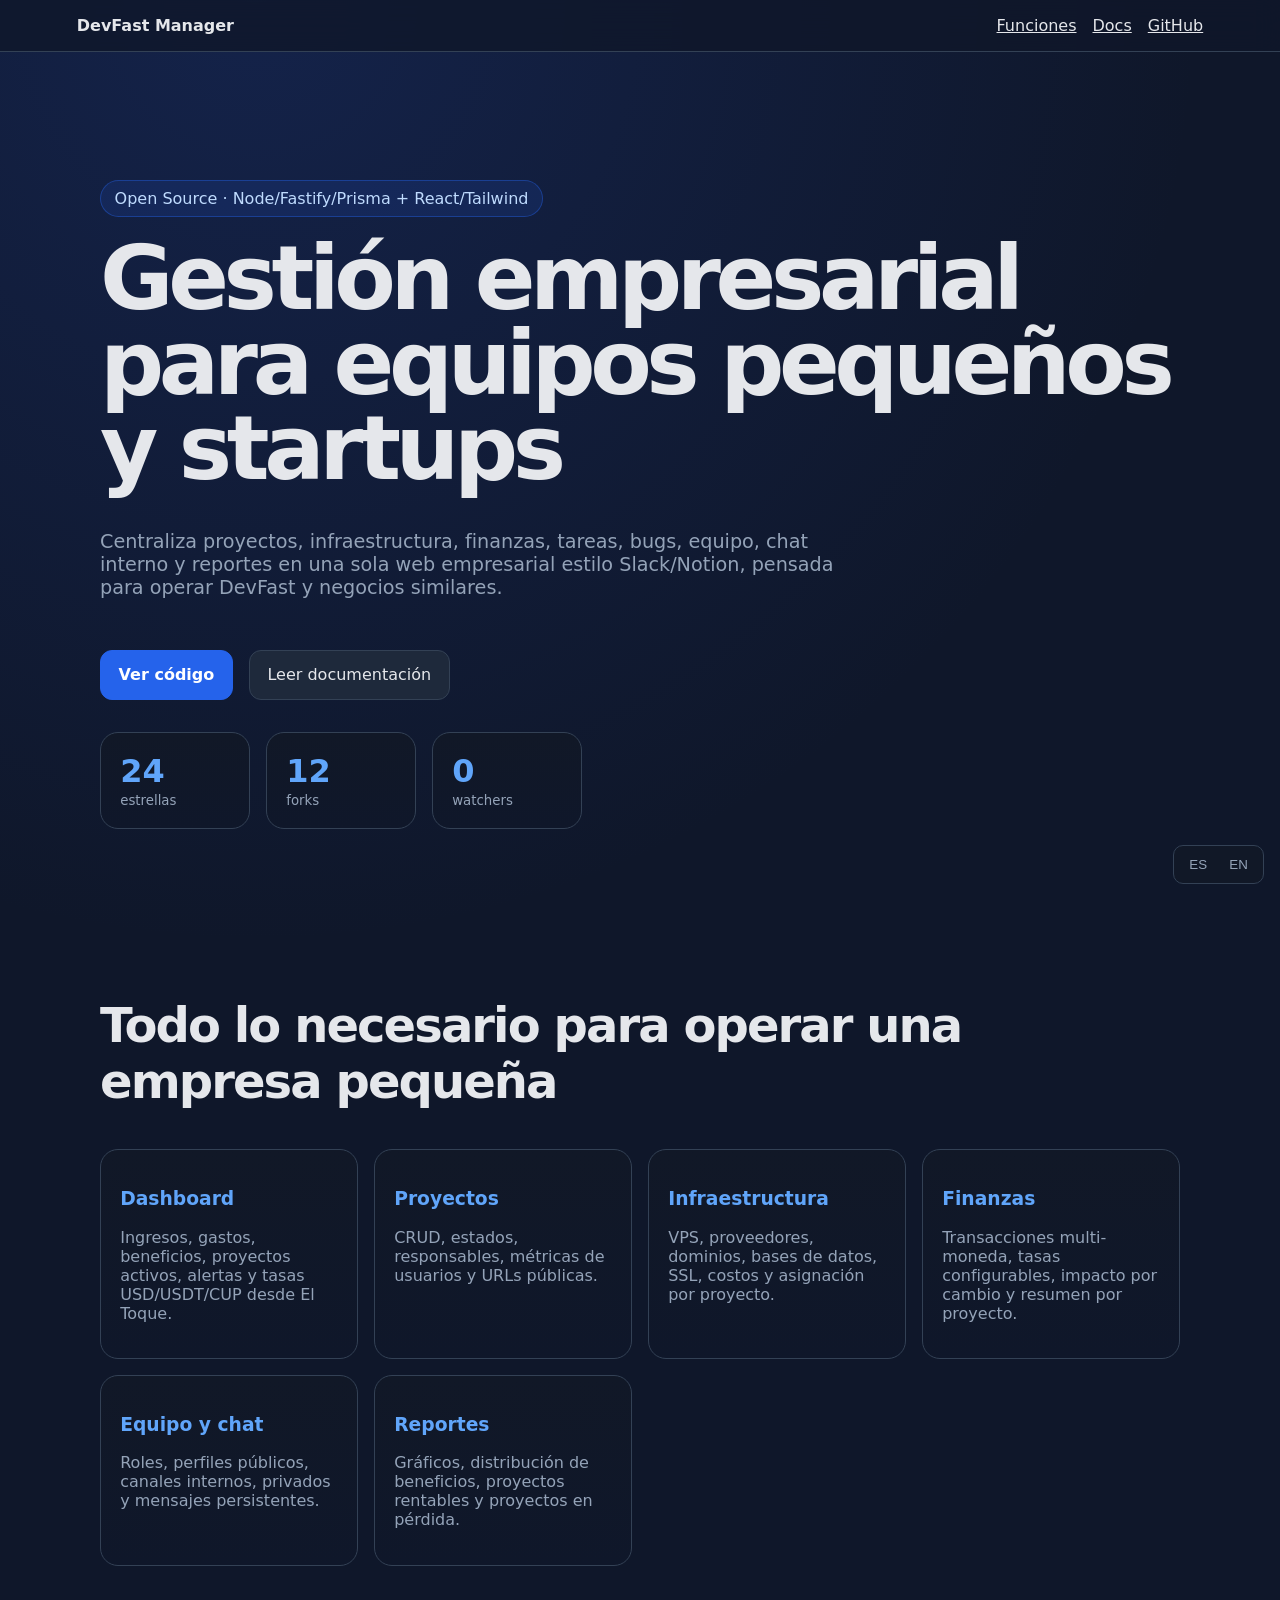
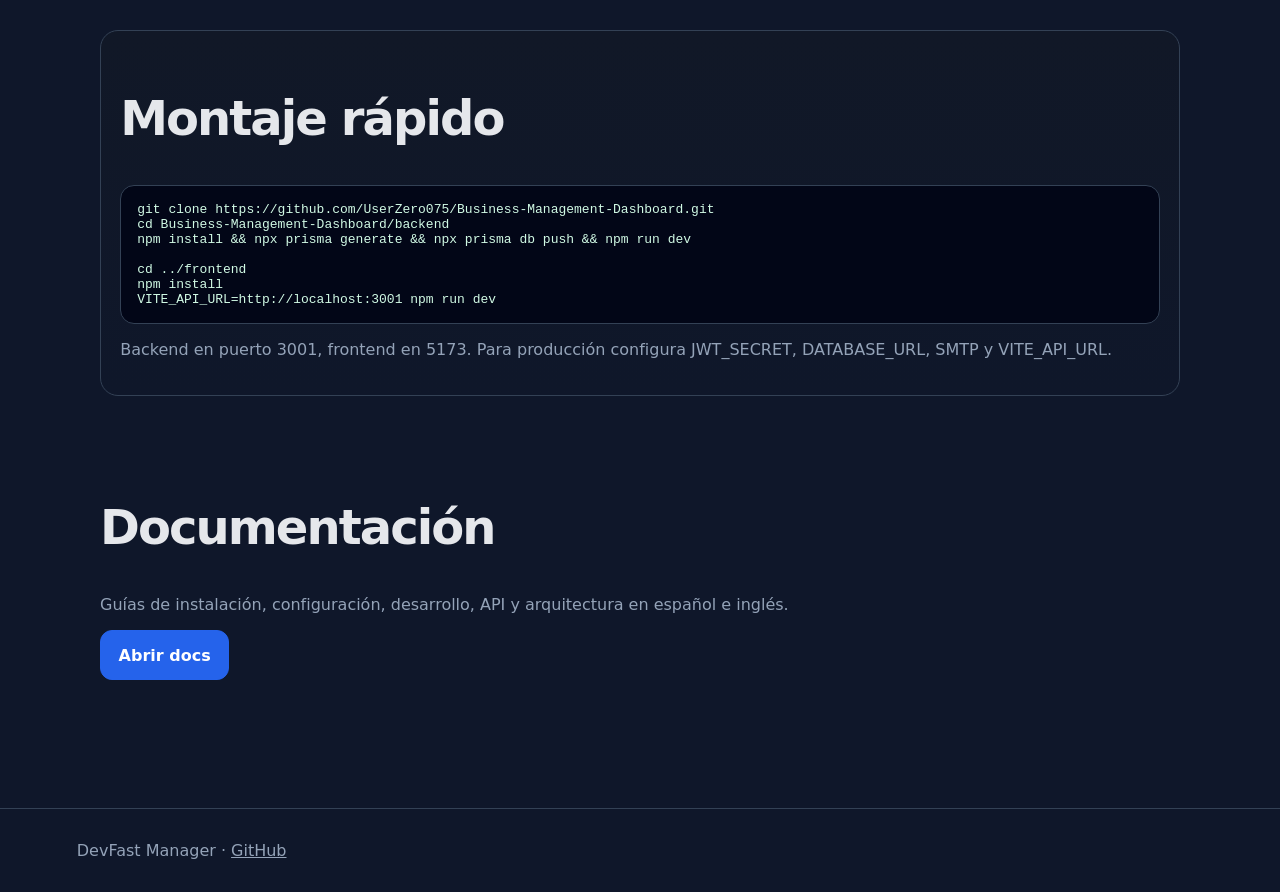
==== index.html @ 4afe5cab "Initial DevFast Manager website" ====
<!doctype html><html lang="es"><head><meta charset="utf-8"><meta name="viewport" content="width=device-width,initial-scale=1"><title>DevFast Manager</title><meta name="description" content="Open-source business management platform for small teams and startups"><link rel="stylesheet" href="style.css"></head><body><div class="lang"><button data-lang="es">ES</button><button data-lang="en">EN</button></div><nav><b>DevFast Manager</b><span><a href="#features" data-i18n="navFeatures">Funciones</a><a href="#docs" data-i18n="navDocs">Docs</a><a href="https://github.com/UserZero075/Business-Management-Dashboard">GitHub</a></span></nav><main><section class="hero"><div class="pill">Open Source · Node/Fastify/Prisma + React/Tailwind</div><h1 data-i18n="heroTitle">Gestión empresarial para equipos pequeños y startups</h1><p data-i18n="heroText">Centraliza proyectos, infraestructura, finanzas, tareas, bugs, equipo, chat interno y reportes en una sola web empresarial estilo Slack/Notion, pensada para operar DevFast y negocios similares.</p><div class="cta"><a class="primary" href="https://github.com/UserZero075/Business-Management-Dashboard" data-i18n="source">Ver código</a><a href="docs/" data-i18n="readDocs">Leer documentación</a></div><div class="metrics"><div><strong>24</strong><small data-i18n="stars">estrellas</small></div><div><strong>12</strong><small>forks</small></div><div><strong>0</strong><small>watchers</small></div></div></section><section id="features"><h2 data-i18n="featuresTitle">Todo lo necesario para operar una empresa pequeña</h2><div class="grid"><article><h3>Dashboard</h3><p data-i18n="f1">Ingresos, gastos, beneficios, proyectos activos, alertas y tasas USD/USDT/CUP desde El Toque.</p></article><article><h3 data-i18n="f2t">Proyectos</h3><p data-i18n="f2">CRUD, estados, responsables, métricas de usuarios y URLs públicas.</p></article><article><h3 data-i18n="f3t">Infraestructura</h3><p data-i18n="f3">VPS, proveedores, dominios, bases de datos, SSL, costos y asignación por proyecto.</p></article><article><h3 data-i18n="f4t">Finanzas</h3><p data-i18n="f4">Transacciones multi-moneda, tasas configurables, impacto por cambio y resumen por proyecto.</p></article><article><h3 data-i18n="f5t">Equipo y chat</h3><p data-i18n="f5">Roles, perfiles públicos, canales internos, privados y mensajes persistentes.</p></article><article><h3 data-i18n="f6t">Reportes</h3><p data-i18n="f6">Gráficos, distribución de beneficios, proyectos rentables y proyectos en pérdida.</p></article></div></section><section id="install" class="panel"><h2 data-i18n="installTitle">Montaje rápido</h2><pre><code>git clone https://github.com/UserZero075/Business-Management-Dashboard.git
cd Business-Management-Dashboard/backend
npm install && npx prisma generate && npx prisma db push && npm run dev

cd ../frontend
npm install
VITE_API_URL=http://localhost:3001 npm run dev</code></pre><p data-i18n="installNote">Backend en puerto 3001, frontend en 5173. Para producción configura JWT_SECRET, DATABASE_URL, SMTP y VITE_API_URL.</p></section><section id="docs"><h2 data-i18n="docsTitle">Documentación</h2><p data-i18n="docsText">Guías de instalación, configuración, desarrollo, API y arquitectura en español e inglés.</p><a class="primary" href="docs/" data-i18n="openDocs">Abrir docs</a></section></main><footer>DevFast Manager · <a href="https://github.com/UserZero075/Business-Management-Dashboard">GitHub</a></footer><script src="i18n.js"></script></body></html>
---- style.css ----
:root{--bg:#0f172a;--panel:#111827;--panel2:#1e293b;--text:#e5e7eb;--muted:#94a3b8;--border:#334155;--blue:#2563eb;--blue2:#60a5fa;--green:#34d399;--amber:#fbbf24}*{box-sizing:border-box}body{margin:0;font-family:Inter,system-ui,Segoe UI,Arial,sans-serif;background:radial-gradient(circle at 20% 0%,#1e3a8a55,transparent 35%),var(--bg);color:var(--text)}a{color:inherit}nav{position:sticky;top:0;z-index:5;display:flex;justify-content:space-between;gap:1rem;padding:1rem 6vw;background:#0f172acc;backdrop-filter:blur(14px);border-bottom:1px solid var(--border)}nav span{display:flex;gap:1rem;flex-wrap:wrap}.lang{position:fixed;right:1rem;bottom:1rem;z-index:9;background:var(--panel);border:1px solid var(--border);border-radius:10px;padding:.25rem}.lang button{background:transparent;color:var(--muted);border:0;padding:.45rem .7rem;border-radius:8px}.lang button.active{background:var(--blue);color:white}main{max-width:1120px;margin:auto;padding:4rem 1.25rem}.hero{min-height:70vh;display:grid;align-content:center}.pill{width:max-content;max-width:100%;border:1px solid #2563eb66;background:#2563eb22;color:#bfdbfe;border-radius:999px;padding:.5rem .85rem}h1{font-size:clamp(2.4rem,7vw,5.8rem);line-height:.95;margin:1.2rem 0;letter-spacing:-.06em}h2{font-size:clamp(1.8rem,4vw,3rem);letter-spacing:-.04em}.hero p{max-width:760px;font-size:1.2rem;color:var(--muted)}.cta{display:flex;gap:1rem;flex-wrap:wrap;margin:2rem 0}.cta a,.primary{display:inline-block;text-decoration:none;border:1px solid var(--border);border-radius:12px;padding:.9rem 1.1rem;background:var(--panel2)}.cta .primary,.primary{background:var(--blue);border-color:var(--blue);color:white;font-weight:700}.metrics{display:grid;grid-template-columns:repeat(3,minmax(0,150px));gap:1rem}.metrics div,.grid article,.panel{background:linear-gradient(180deg,#111827,#0f172a);border:1px solid var(--border);border-radius:18px;padding:1.2rem}.metrics strong{display:block;color:var(--blue2);font-size:2rem}.metrics small{color:var(--muted)}section{padding:4rem 0}.grid{display:grid;grid-template-columns:repeat(auto-fit,minmax(240px,1fr));gap:1rem}.grid h3{color:var(--blue2)}.grid p,#docs p,.panel p{color:var(--muted)}pre{overflow:auto;background:#020617;border:1px solid var(--border);border-radius:14px;padding:1rem;color:#d1fae5}footer{border-top:1px solid var(--border);padding:2rem 6vw;color:var(--muted)}@media(max-width:620px){nav{position:static;display:block}.metrics{grid-template-columns:1fr}main{padding-top:2rem}}
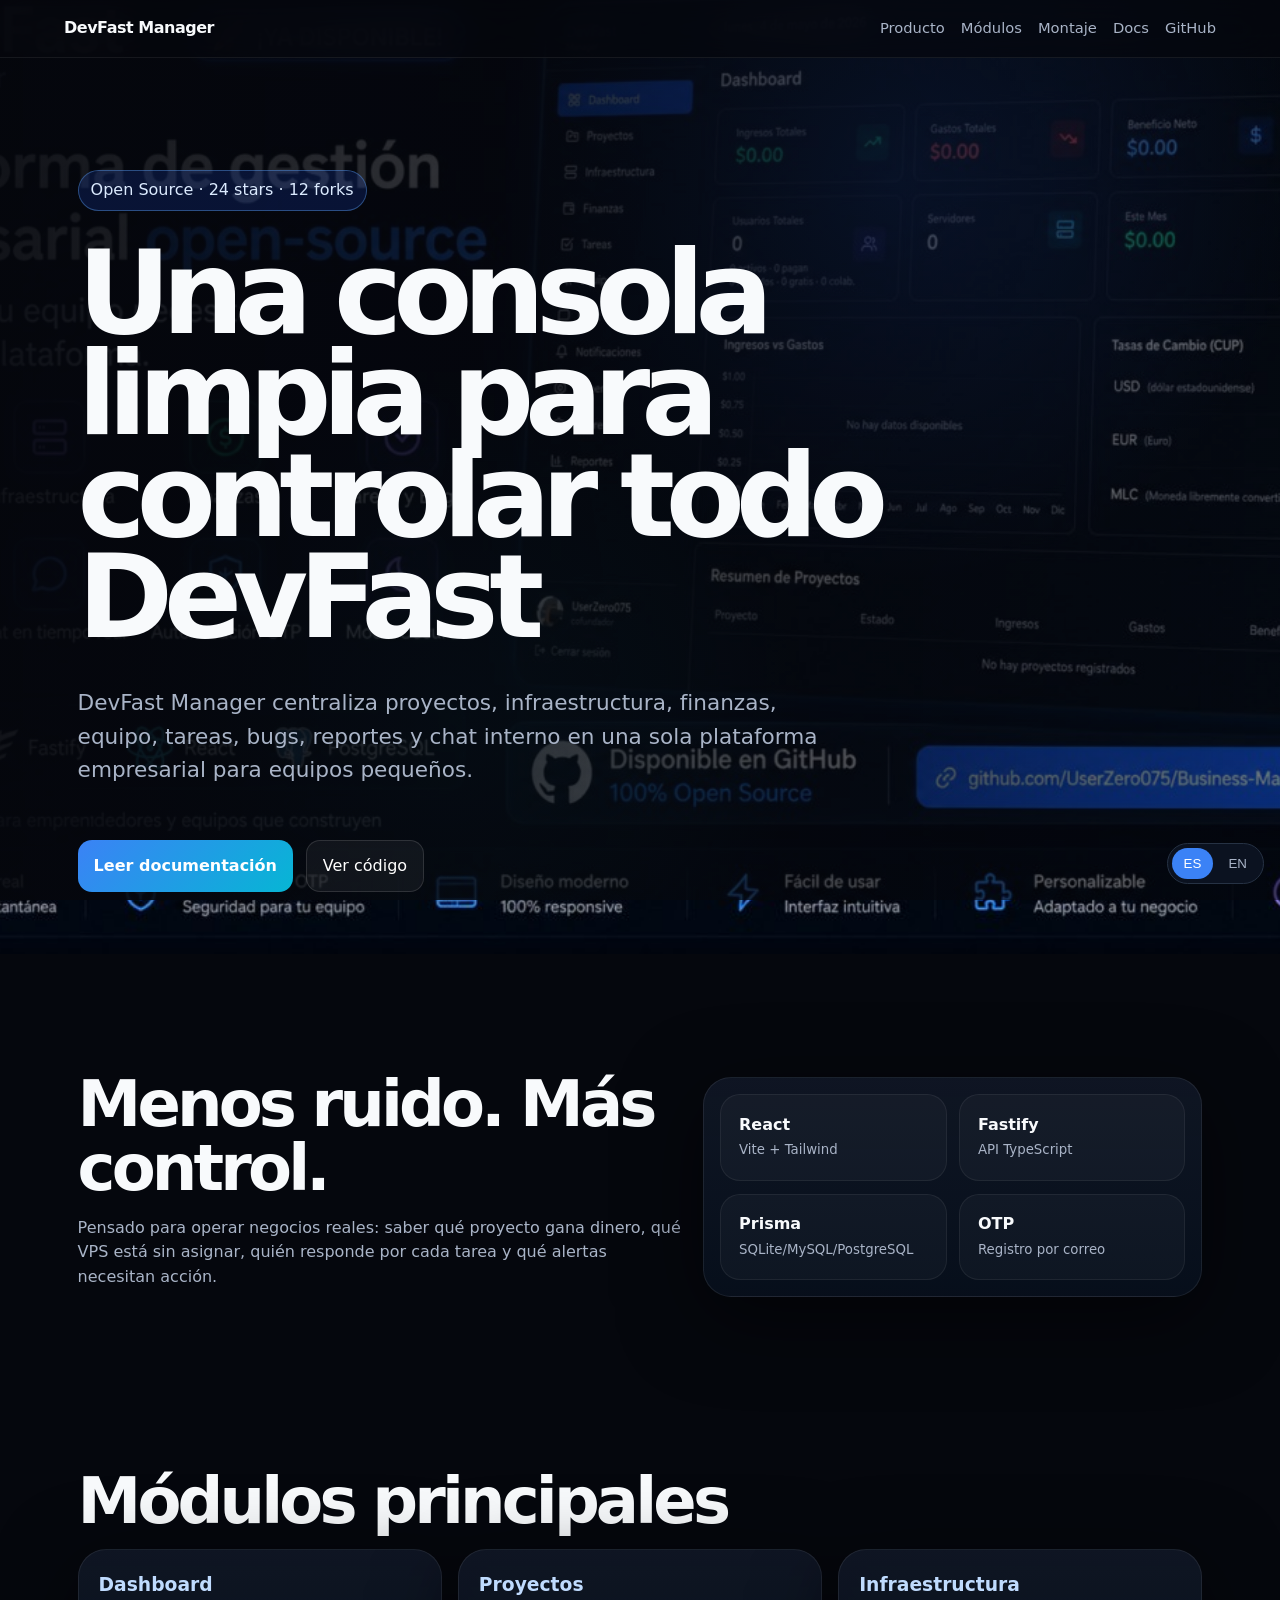
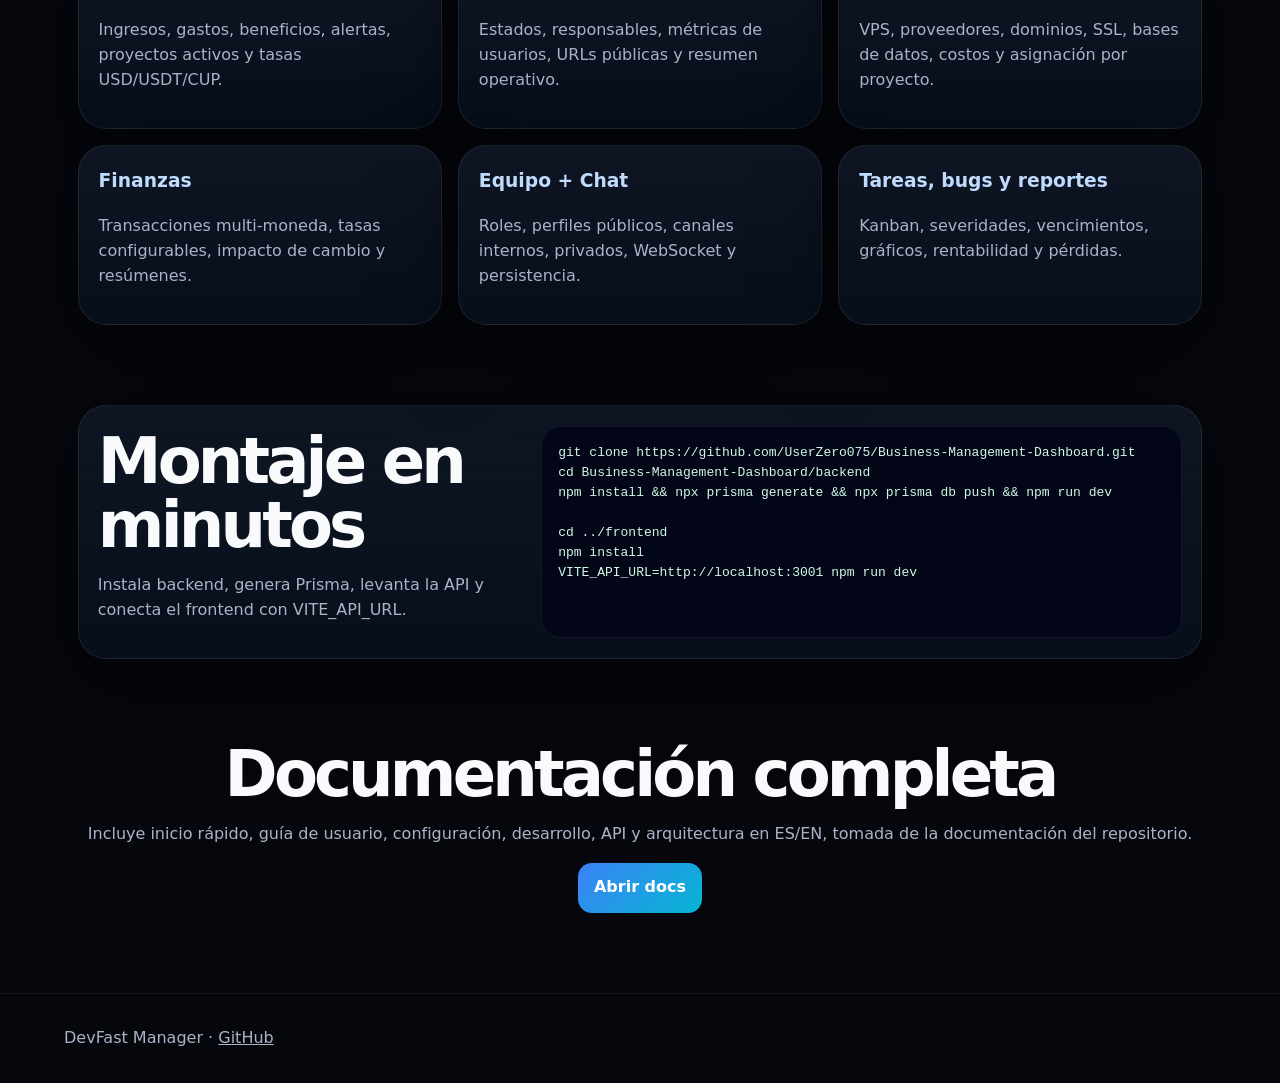
==== commit e751c5b6: "Redesign landing and expand docs" ====
--- a/index.html
+++ b/index.html
@@ -1,7 +1,7 @@
-<!doctype html><html lang="es"><head><meta charset="utf-8"><meta name="viewport" content="width=device-width,initial-scale=1"><title>DevFast Manager</title><meta name="description" content="Open-source business management platform for small teams and startups"><link rel="stylesheet" href="style.css"></head><body><div class="lang"><button data-lang="es">ES</button><button data-lang="en">EN</button></div><nav><b>DevFast Manager</b><span><a href="#features" data-i18n="navFeatures">Funciones</a><a href="#docs" data-i18n="navDocs">Docs</a><a href="https://github.com/UserZero075/Business-Management-Dashboard">GitHub</a></span></nav><main><section class="hero"><div class="pill">Open Source · Node/Fastify/Prisma + React/Tailwind</div><h1 data-i18n="heroTitle">Gestión empresarial para equipos pequeños y startups</h1><p data-i18n="heroText">Centraliza proyectos, infraestructura, finanzas, tareas, bugs, equipo, chat interno y reportes en una sola web empresarial estilo Slack/Notion, pensada para operar DevFast y negocios similares.</p><div class="cta"><a class="primary" href="https://github.com/UserZero075/Business-Management-Dashboard" data-i18n="source">Ver código</a><a href="docs/" data-i18n="readDocs">Leer documentación</a></div><div class="metrics"><div><strong>24</strong><small data-i18n="stars">estrellas</small></div><div><strong>12</strong><small>forks</small></div><div><strong>0</strong><small>watchers</small></div></div></section><section id="features"><h2 data-i18n="featuresTitle">Todo lo necesario para operar una empresa pequeña</h2><div class="grid"><article><h3>Dashboard</h3><p data-i18n="f1">Ingresos, gastos, beneficios, proyectos activos, alertas y tasas USD/USDT/CUP desde El Toque.</p></article><article><h3 data-i18n="f2t">Proyectos</h3><p data-i18n="f2">CRUD, estados, responsables, métricas de usuarios y URLs públicas.</p></article><article><h3 data-i18n="f3t">Infraestructura</h3><p data-i18n="f3">VPS, proveedores, dominios, bases de datos, SSL, costos y asignación por proyecto.</p></article><article><h3 data-i18n="f4t">Finanzas</h3><p data-i18n="f4">Transacciones multi-moneda, tasas configurables, impacto por cambio y resumen por proyecto.</p></article><article><h3 data-i18n="f5t">Equipo y chat</h3><p data-i18n="f5">Roles, perfiles públicos, canales internos, privados y mensajes persistentes.</p></article><article><h3 data-i18n="f6t">Reportes</h3><p data-i18n="f6">Gráficos, distribución de beneficios, proyectos rentables y proyectos en pérdida.</p></article></div></section><section id="install" class="panel"><h2 data-i18n="installTitle">Montaje rápido</h2><pre><code>git clone https://github.com/UserZero075/Business-Management-Dashboard.git
+<!doctype html><html lang="es"><head><meta charset="utf-8"><meta name="viewport" content="width=device-width,initial-scale=1"><title>DevFast Manager</title><meta name="description" content="Business management platform for small teams and startups"><meta property="og:image" content="https://userzero075.github.io/devfast-manager-web/hero-bg.jpg"><link rel="stylesheet" href="style.css"></head><body><div class="bg-parallax"></div><div class="veil"></div><div class="lang"><button data-lang="es">ES</button><button data-lang="en">EN</button></div><nav><a class="brand" href="#">DevFast Manager</a><div><a href="#product" data-i18n="navProduct">Producto</a><a href="#modules" data-i18n="navModules">Módulos</a><a href="#deploy" data-i18n="navDeploy">Montaje</a><a href="docs/" data-i18n="navDocs">Docs</a><a href="https://github.com/UserZero075/Business-Management-Dashboard">GitHub</a></div></nav><main><section class="hero"><p class="eyebrow">Open Source · 24 stars · 12 forks</p><h1 data-i18n="heroTitle">Una consola limpia para controlar todo DevFast</h1><p class="lead" data-i18n="heroText">DevFast Manager centraliza proyectos, infraestructura, finanzas, equipo, tareas, bugs, reportes y chat interno en una sola plataforma empresarial para equipos pequeños.</p><div class="actions"><a class="btn primary" href="docs/" data-i18n="readDocs">Leer documentación</a><a class="btn" href="https://github.com/UserZero075/Business-Management-Dashboard" data-i18n="source">Ver código</a></div></section><section id="product" class="split"><div><h2 data-i18n="whyTitle">Menos ruido. Más control.</h2><p data-i18n="whyText">Pensado para operar negocios reales: saber qué proyecto gana dinero, qué VPS está sin asignar, quién responde por cada tarea y qué alertas necesitan acción.</p></div><div class="card metrics"><span><b>React</b><small>Vite + Tailwind</small></span><span><b>Fastify</b><small>API TypeScript</small></span><span><b>Prisma</b><small>SQLite/MySQL/PostgreSQL</small></span><span><b>OTP</b><small>Registro por correo</small></span></div></section><section id="modules"><h2 data-i18n="modulesTitle">Módulos principales</h2><div class="grid"><article><h3>Dashboard</h3><p data-i18n="m1">Ingresos, gastos, beneficios, alertas, proyectos activos y tasas USD/USDT/CUP.</p></article><article><h3 data-i18n="m2t">Proyectos</h3><p data-i18n="m2">Estados, responsables, métricas de usuarios, URLs públicas y resumen operativo.</p></article><article><h3 data-i18n="m3t">Infraestructura</h3><p data-i18n="m3">VPS, proveedores, dominios, SSL, bases de datos, costos y asignación por proyecto.</p></article><article><h3 data-i18n="m4t">Finanzas</h3><p data-i18n="m4">Transacciones multi-moneda, tasas configurables, impacto de cambio y resúmenes.</p></article><article><h3 data-i18n="m5t">Equipo + Chat</h3><p data-i18n="m5">Roles, perfiles públicos, canales internos, privados, WebSocket y persistencia.</p></article><article><h3 data-i18n="m6t">Tareas, bugs y reportes</h3><p data-i18n="m6">Kanban, severidades, vencimientos, gráficos, rentabilidad y pérdidas.</p></article></div></section><section id="deploy" class="terminal"><div><h2 data-i18n="deployTitle">Montaje en minutos</h2><p data-i18n="deployText">Instala backend, genera Prisma, levanta la API y conecta el frontend con VITE_API_URL.</p></div><pre><code>git clone https://github.com/UserZero075/Business-Management-Dashboard.git
 cd Business-Management-Dashboard/backend
 npm install && npx prisma generate && npx prisma db push && npm run dev
 
 cd ../frontend
 npm install
-VITE_API_URL=http://localhost:3001 npm run dev</code></pre><p data-i18n="installNote">Backend en puerto 3001, frontend en 5173. Para producción configura JWT_SECRET, DATABASE_URL, SMTP y VITE_API_URL.</p></section><section id="docs"><h2 data-i18n="docsTitle">Documentación</h2><p data-i18n="docsText">Guías de instalación, configuración, desarrollo, API y arquitectura en español e inglés.</p><a class="primary" href="docs/" data-i18n="openDocs">Abrir docs</a></section></main><footer>DevFast Manager · <a href="https://github.com/UserZero075/Business-Management-Dashboard">GitHub</a></footer><script src="i18n.js"></script></body></html>
+VITE_API_URL=http://localhost:3001 npm run dev</code></pre></section><section class="docs-call"><h2 data-i18n="docsTitle">Documentación completa</h2><p data-i18n="docsText">Incluye inicio rápido, guía de usuario, configuración, desarrollo, API y arquitectura en ES/EN, tomada de la documentación del repositorio.</p><a class="btn primary" href="docs/" data-i18n="openDocs">Abrir docs</a></section></main><footer>DevFast Manager · <a href="https://github.com/UserZero075/Business-Management-Dashboard">GitHub</a></footer><script src="i18n.js"></script></body></html>
--- a/style.css
+++ b/style.css
@@ -1 +1 @@
-:root{--bg:#0f172a;--panel:#111827;--panel2:#1e293b;--text:#e5e7eb;--muted:#94a3b8;--border:#334155;--blue:#2563eb;--blue2:#60a5fa;--green:#34d399;--amber:#fbbf24}*{box-sizing:border-box}body{margin:0;font-family:Inter,system-ui,Segoe UI,Arial,sans-serif;background:radial-gradient(circle at 20% 0%,#1e3a8a55,transparent 35%),var(--bg);color:var(--text)}a{color:inherit}nav{position:sticky;top:0;z-index:5;display:flex;justify-content:space-between;gap:1rem;padding:1rem 6vw;background:#0f172acc;backdrop-filter:blur(14px);border-bottom:1px solid var(--border)}nav span{display:flex;gap:1rem;flex-wrap:wrap}.lang{position:fixed;right:1rem;bottom:1rem;z-index:9;background:var(--panel);border:1px solid var(--border);border-radius:10px;padding:.25rem}.lang button{background:transparent;color:var(--muted);border:0;padding:.45rem .7rem;border-radius:8px}.lang button.active{background:var(--blue);color:white}main{max-width:1120px;margin:auto;padding:4rem 1.25rem}.hero{min-height:70vh;display:grid;align-content:center}.pill{width:max-content;max-width:100%;border:1px solid #2563eb66;background:#2563eb22;color:#bfdbfe;border-radius:999px;padding:.5rem .85rem}h1{font-size:clamp(2.4rem,7vw,5.8rem);line-height:.95;margin:1.2rem 0;letter-spacing:-.06em}h2{font-size:clamp(1.8rem,4vw,3rem);letter-spacing:-.04em}.hero p{max-width:760px;font-size:1.2rem;color:var(--muted)}.cta{display:flex;gap:1rem;flex-wrap:wrap;margin:2rem 0}.cta a,.primary{display:inline-block;text-decoration:none;border:1px solid var(--border);border-radius:12px;padding:.9rem 1.1rem;background:var(--panel2)}.cta .primary,.primary{background:var(--blue);border-color:var(--blue);color:white;font-weight:700}.metrics{display:grid;grid-template-columns:repeat(3,minmax(0,150px));gap:1rem}.metrics div,.grid article,.panel{background:linear-gradient(180deg,#111827,#0f172a);border:1px solid var(--border);border-radius:18px;padding:1.2rem}.metrics strong{display:block;color:var(--blue2);font-size:2rem}.metrics small{color:var(--muted)}section{padding:4rem 0}.grid{display:grid;grid-template-columns:repeat(auto-fit,minmax(240px,1fr));gap:1rem}.grid h3{color:var(--blue2)}.grid p,#docs p,.panel p{color:var(--muted)}pre{overflow:auto;background:#020617;border:1px solid var(--border);border-radius:14px;padding:1rem;color:#d1fae5}footer{border-top:1px solid var(--border);padding:2rem 6vw;color:var(--muted)}@media(max-width:620px){nav{position:static;display:block}.metrics{grid-template-columns:1fr}main{padding-top:2rem}}
+:root{--bg:#05070d;--panel:#0b1220cc;--card:#101827d9;--line:#263244;--text:#f8fafc;--muted:#a9b4c7;--blue:#3b82f6;--cyan:#22d3ee;--green:#34d399}*{box-sizing:border-box}html{scroll-behavior:smooth}body{margin:0;background:var(--bg);color:var(--text);font-family:Inter,ui-sans-serif,system-ui,Segoe UI,Arial,sans-serif;line-height:1.55}.bg-parallax{position:fixed;inset:-6vh 0;background:url(hero-bg.jpg) center/cover no-repeat;transform:translateZ(0);z-index:-3}.veil{position:fixed;inset:0;background:linear-gradient(90deg,#05070df2 0%,#05070dcc 45%,#05070d88),radial-gradient(circle at 70% 20%,#2563eb55,transparent 35%),radial-gradient(circle at 35% 80%,#22d3ee26,transparent 32%);z-index:-2}a{color:inherit}nav{position:sticky;top:0;z-index:5;display:flex;justify-content:space-between;align-items:center;gap:1rem;padding:1rem clamp(1rem,5vw,4rem);background:#05070da8;backdrop-filter:blur(18px);border-bottom:1px solid #ffffff12}.brand{text-decoration:none;font-weight:800;letter-spacing:-.03em}nav div{display:flex;gap:1rem;flex-wrap:wrap}nav a:not(.brand){color:var(--muted);text-decoration:none;font-size:.92rem}.lang{position:fixed;right:1rem;bottom:1rem;z-index:9;display:flex;gap:.2rem;padding:.25rem;background:#0b1220;border:1px solid var(--line);border-radius:999px}.lang button{border:0;background:transparent;color:var(--muted);padding:.5rem .75rem;border-radius:999px}.lang .active{background:var(--blue);color:white}main{max-width:1160px;margin:auto;padding:0 1.1rem}.hero{min-height:calc(100vh - 66px);display:grid;align-content:center;padding:6rem 0}.eyebrow{width:max-content;max-width:100%;padding:.45rem .75rem;border:1px solid #60a5fa66;border-radius:999px;color:#dbeafe;background:#1d4ed833}h1{max-width:900px;margin:1rem 0;font-size:clamp(3rem,9vw,7.4rem);line-height:.88;letter-spacing:-.08em}h2{font-size:clamp(2rem,5vw,4rem);line-height:1;letter-spacing:-.06em;margin:.2rem 0 1rem}.lead{max-width:760px;color:var(--muted);font-size:clamp(1.05rem,2vw,1.35rem)}.actions{display:flex;gap:.8rem;flex-wrap:wrap;margin-top:2rem}.btn{display:inline-flex;align-items:center;justify-content:center;min-height:46px;padding:.8rem 1rem;border-radius:14px;border:1px solid #ffffff20;background:#ffffff0d;text-decoration:none;color:white}.btn.primary{background:linear-gradient(135deg,var(--blue),#06b6d4);border:0;font-weight:800}.split,.terminal,.docs-call,section{padding:5rem 0}.split{display:grid;grid-template-columns:1.1fr .9fr;gap:1rem;align-items:center}.split p,.docs-call p,.terminal p,.grid p{color:var(--muted)}.card,.grid article,.terminal{background:linear-gradient(180deg,#111827dd,#08111fcc);border:1px solid #ffffff14;box-shadow:0 20px 80px #0008;border-radius:28px}.metrics{display:grid;grid-template-columns:1fr 1fr;gap:.8rem;padding:1rem}.metrics span{padding:1.1rem;border-radius:20px;background:#ffffff08;border:1px solid #ffffff10}.metrics b{display:block}.metrics small{color:var(--muted)}.grid{display:grid;grid-template-columns:repeat(3,1fr);gap:1rem}.grid article{padding:1.25rem}.grid h3{margin-top:0;color:#bfdbfe}.terminal{display:grid;grid-template-columns:.8fr 1.2fr;gap:1rem;padding:1.2rem}pre{margin:0;overflow:auto;padding:1rem;border-radius:20px;background:#020617;color:#d1fae5;border:1px solid #ffffff10}.docs-call{text-align:center}.docs-shell{display:grid;grid-template-columns:280px 1fr;gap:1.2rem;padding:2rem 0 5rem}.sidebar{position:sticky;top:80px;align-self:start;background:var(--card);border:1px solid #ffffff14;border-radius:24px;padding:1rem}.sidebar a{display:block;padding:.55rem .7rem;color:var(--muted);text-decoration:none;border-radius:12px}.sidebar a:hover{background:#ffffff0d;color:white}.doc{background:#f8fafc;color:#0f172a;border-radius:28px;padding:clamp(1rem,4vw,3rem);box-shadow:0 20px 80px #0008}.doc h1,.doc h2,.doc h3{letter-spacing:-.04em}.doc h1{font-size:clamp(2.2rem,5vw,4rem);line-height:1}.doc p{color:#334155}.doc code{background:#e2e8f0;padding:.1rem .25rem;border-radius:6px}.doc pre{background:#0f172a;color:#e5e7eb}.doc .li{padding-left:1rem;border-left:3px solid #3b82f6}footer{padding:2rem clamp(1rem,5vw,4rem);color:var(--muted);border-top:1px solid #ffffff12}@media(max-width:800px){nav{position:static;align-items:flex-start;flex-direction:column}.split,.terminal,.docs-shell{grid-template-columns:1fr}.grid{grid-template-columns:1fr}.hero{min-height:auto;padding:5rem 0}.sidebar{position:static}.bg-parallax{background-attachment:scroll}}@media(min-width:900px){.bg-parallax{background-attachment:fixed}}
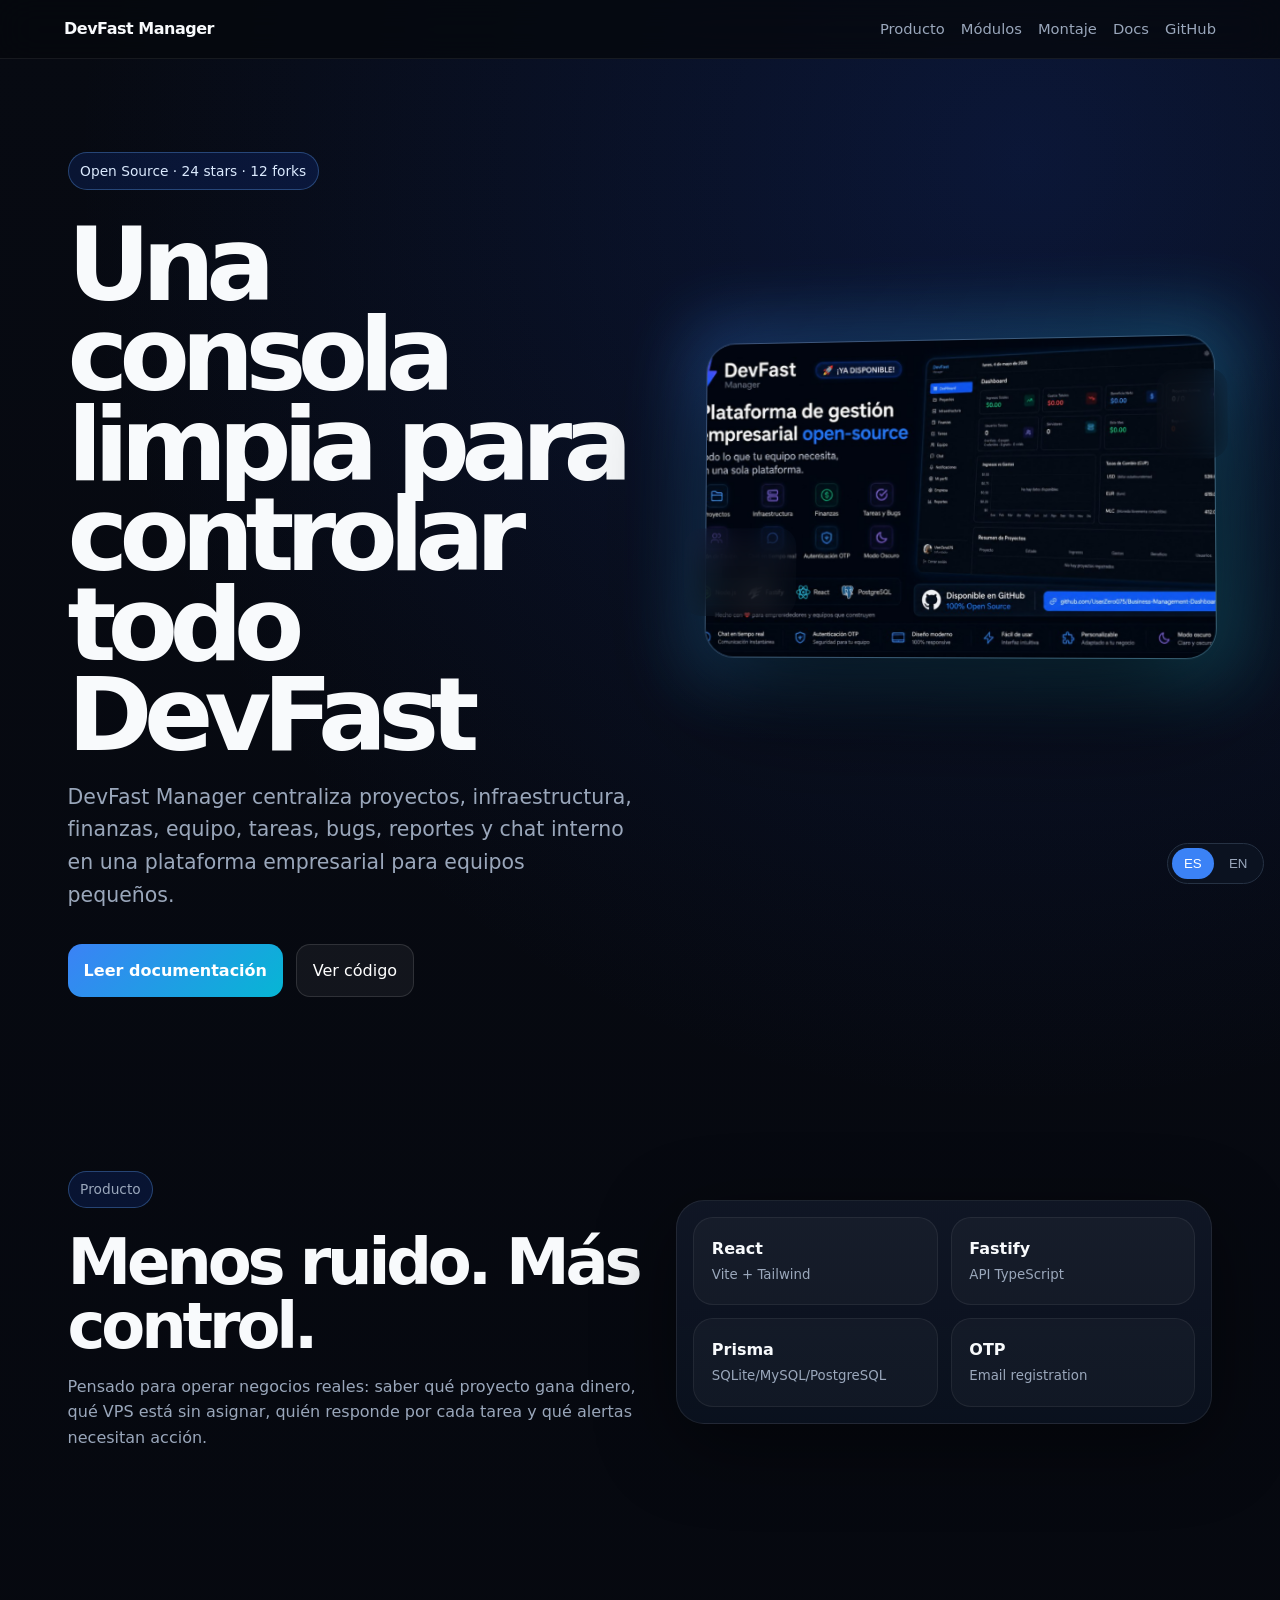
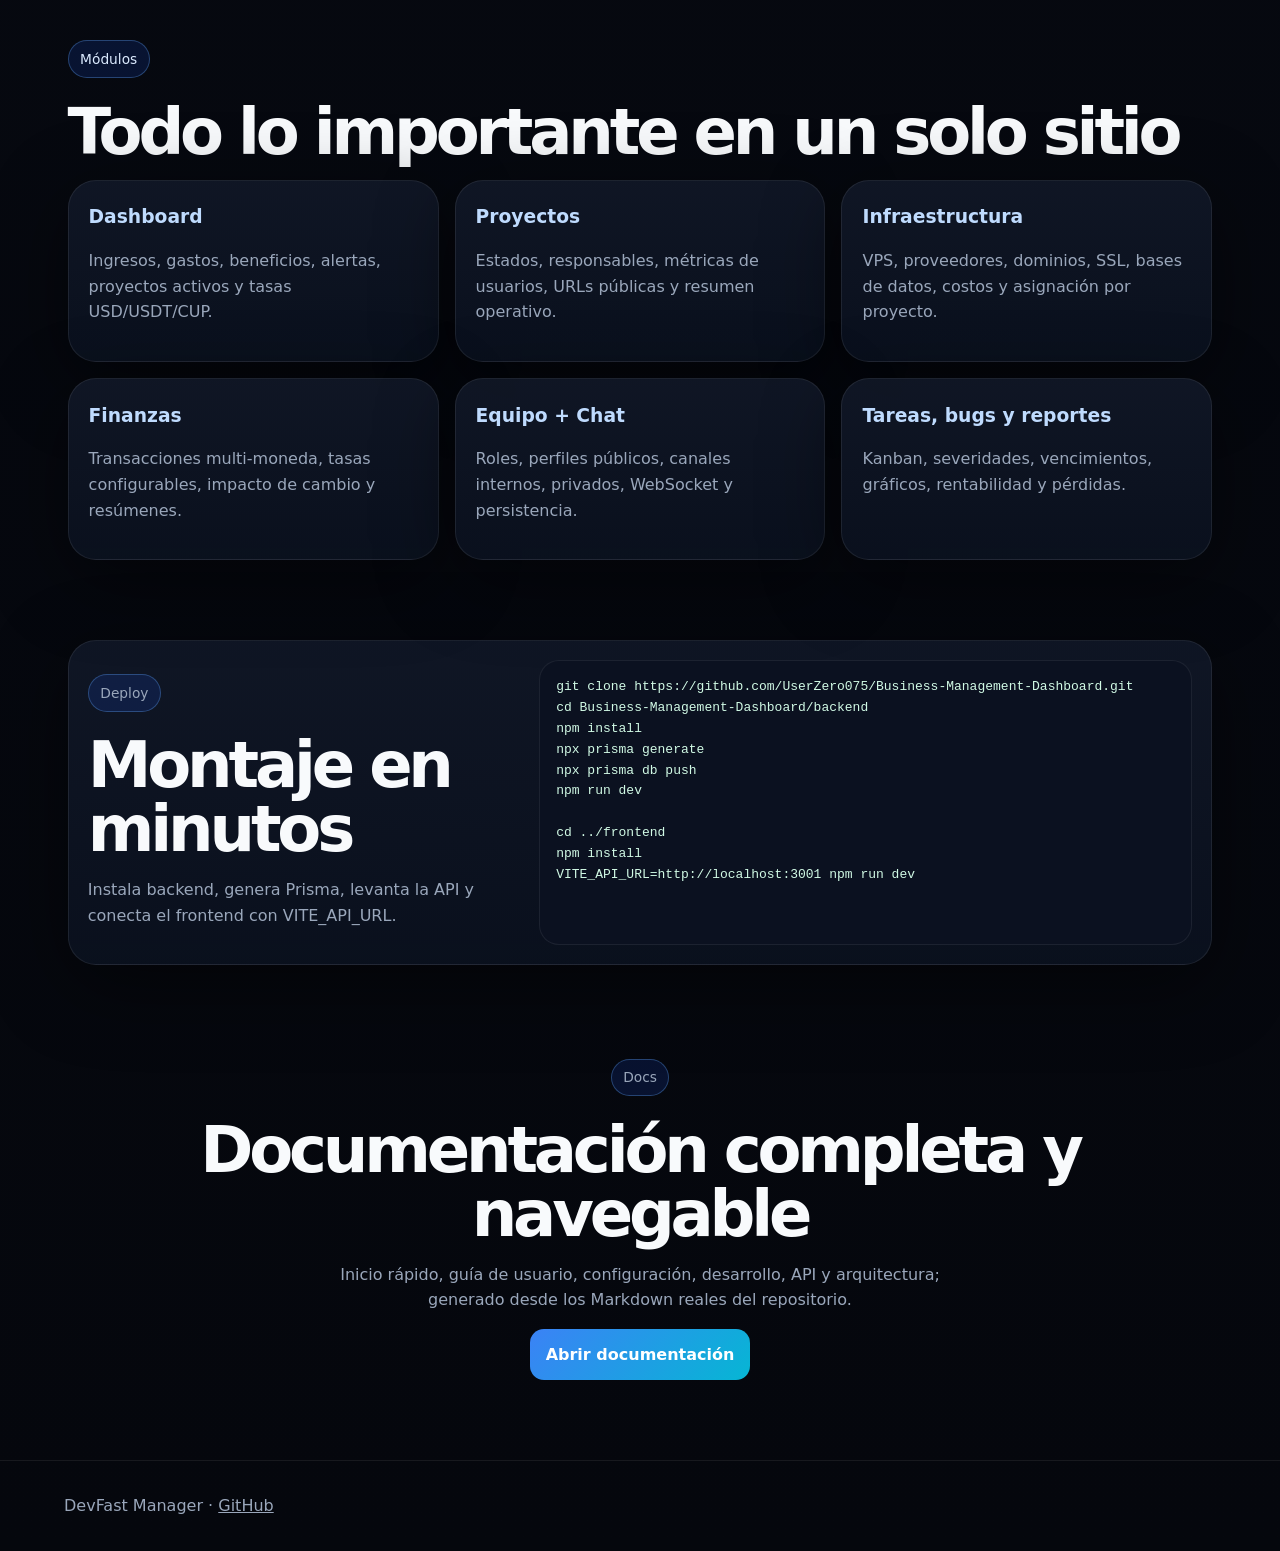
==== commit 84ac78d6: "Improve landing hero and documentation UX" ====
--- a/index.html
+++ b/index.html
@@ -1,7 +1,10 @@
-<!doctype html><html lang="es"><head><meta charset="utf-8"><meta name="viewport" content="width=device-width,initial-scale=1"><title>DevFast Manager</title><meta name="description" content="Business management platform for small teams and startups"><meta property="og:image" content="https://userzero075.github.io/devfast-manager-web/hero-bg.jpg"><link rel="stylesheet" href="style.css"></head><body><div class="bg-parallax"></div><div class="veil"></div><div class="lang"><button data-lang="es">ES</button><button data-lang="en">EN</button></div><nav><a class="brand" href="#">DevFast Manager</a><div><a href="#product" data-i18n="navProduct">Producto</a><a href="#modules" data-i18n="navModules">Módulos</a><a href="#deploy" data-i18n="navDeploy">Montaje</a><a href="docs/" data-i18n="navDocs">Docs</a><a href="https://github.com/UserZero075/Business-Management-Dashboard">GitHub</a></div></nav><main><section class="hero"><p class="eyebrow">Open Source · 24 stars · 12 forks</p><h1 data-i18n="heroTitle">Una consola limpia para controlar todo DevFast</h1><p class="lead" data-i18n="heroText">DevFast Manager centraliza proyectos, infraestructura, finanzas, equipo, tareas, bugs, reportes y chat interno en una sola plataforma empresarial para equipos pequeños.</p><div class="actions"><a class="btn primary" href="docs/" data-i18n="readDocs">Leer documentación</a><a class="btn" href="https://github.com/UserZero075/Business-Management-Dashboard" data-i18n="source">Ver código</a></div></section><section id="product" class="split"><div><h2 data-i18n="whyTitle">Menos ruido. Más control.</h2><p data-i18n="whyText">Pensado para operar negocios reales: saber qué proyecto gana dinero, qué VPS está sin asignar, quién responde por cada tarea y qué alertas necesitan acción.</p></div><div class="card metrics"><span><b>React</b><small>Vite + Tailwind</small></span><span><b>Fastify</b><small>API TypeScript</small></span><span><b>Prisma</b><small>SQLite/MySQL/PostgreSQL</small></span><span><b>OTP</b><small>Registro por correo</small></span></div></section><section id="modules"><h2 data-i18n="modulesTitle">Módulos principales</h2><div class="grid"><article><h3>Dashboard</h3><p data-i18n="m1">Ingresos, gastos, beneficios, alertas, proyectos activos y tasas USD/USDT/CUP.</p></article><article><h3 data-i18n="m2t">Proyectos</h3><p data-i18n="m2">Estados, responsables, métricas de usuarios, URLs públicas y resumen operativo.</p></article><article><h3 data-i18n="m3t">Infraestructura</h3><p data-i18n="m3">VPS, proveedores, dominios, SSL, bases de datos, costos y asignación por proyecto.</p></article><article><h3 data-i18n="m4t">Finanzas</h3><p data-i18n="m4">Transacciones multi-moneda, tasas configurables, impacto de cambio y resúmenes.</p></article><article><h3 data-i18n="m5t">Equipo + Chat</h3><p data-i18n="m5">Roles, perfiles públicos, canales internos, privados, WebSocket y persistencia.</p></article><article><h3 data-i18n="m6t">Tareas, bugs y reportes</h3><p data-i18n="m6">Kanban, severidades, vencimientos, gráficos, rentabilidad y pérdidas.</p></article></div></section><section id="deploy" class="terminal"><div><h2 data-i18n="deployTitle">Montaje en minutos</h2><p data-i18n="deployText">Instala backend, genera Prisma, levanta la API y conecta el frontend con VITE_API_URL.</p></div><pre><code>git clone https://github.com/UserZero075/Business-Management-Dashboard.git
+<!doctype html><html lang="es"><head><meta charset="utf-8"><meta name="viewport" content="width=device-width,initial-scale=1"><title>DevFast Manager</title><meta name="description" content="Business management platform for small teams and startups"><meta property="og:image" content="https://userzero075.github.io/devfast-manager-web/hero-bg.jpg"><link rel="stylesheet" href="style.css"></head><body><div class="grain"></div><div class="lang"><button data-lang="es">ES</button><button data-lang="en">EN</button></div><nav><a class="brand" href="#">DevFast Manager</a><div><a href="#product" data-i18n="navProduct">Producto</a><a href="#modules" data-i18n="navModules">Módulos</a><a href="#deploy" data-i18n="navDeploy">Montaje</a><a href="docs/" data-i18n="navDocs">Docs</a><a href="https://github.com/UserZero075/Business-Management-Dashboard">GitHub</a></div></nav><main><section class="hero hero-grid"><div class="hero-copy"><p class="eyebrow">Open Source · 24 stars · 12 forks</p><h1 data-i18n="heroTitle">Una consola limpia para controlar todo DevFast</h1><p class="lead" data-i18n="heroText">DevFast Manager centraliza proyectos, infraestructura, finanzas, equipo, tareas, bugs, reportes y chat interno en una plataforma empresarial para equipos pequeños.</p><div class="actions"><a class="btn primary" href="docs/" data-i18n="readDocs">Leer documentación</a><a class="btn" href="https://github.com/UserZero075/Business-Management-Dashboard" data-i18n="source">Ver código</a></div></div><div class="hero-visual" aria-hidden="true"><div class="screen"><img src="hero-bg.jpg" alt="DevFast Manager preview"><div class="glass-card one"><b>+24</b><span>GitHub stars</span></div><div class="glass-card two"><b>12</b><span>Forks</span></div></div></div></section><section id="product" class="split"><div><p class="eyebrow" data-i18n="productEyebrow">Producto</p><h2 data-i18n="whyTitle">Menos ruido. Más control.</h2><p data-i18n="whyText">Pensado para operar negocios reales: saber qué proyecto gana dinero, qué VPS está sin asignar, quién responde por cada tarea y qué alertas necesitan acción.</p></div><div class="stack-card"><span><b>React</b><small>Vite + Tailwind</small></span><span><b>Fastify</b><small>API TypeScript</small></span><span><b>Prisma</b><small>SQLite/MySQL/PostgreSQL</small></span><span><b>OTP</b><small>Email registration</small></span></div></section><section id="modules"><p class="eyebrow" data-i18n="modulesEyebrow">Módulos</p><h2 data-i18n="modulesTitle">Todo lo importante en un solo sitio</h2><div class="grid"><article><h3>Dashboard</h3><p data-i18n="m1">Ingresos, gastos, beneficios, alertas, proyectos activos y tasas USD/USDT/CUP.</p></article><article><h3 data-i18n="m2t">Proyectos</h3><p data-i18n="m2">Estados, responsables, métricas de usuarios, URLs públicas y resumen operativo.</p></article><article><h3 data-i18n="m3t">Infraestructura</h3><p data-i18n="m3">VPS, proveedores, dominios, SSL, bases de datos, costos y asignación por proyecto.</p></article><article><h3 data-i18n="m4t">Finanzas</h3><p data-i18n="m4">Transacciones multi-moneda, tasas configurables, impacto de cambio y resúmenes.</p></article><article><h3 data-i18n="m5t">Equipo + Chat</h3><p data-i18n="m5">Roles, perfiles públicos, canales internos, privados, WebSocket y persistencia.</p></article><article><h3 data-i18n="m6t">Tareas, bugs y reportes</h3><p data-i18n="m6">Kanban, severidades, vencimientos, gráficos, rentabilidad y pérdidas.</p></article></div></section><section id="deploy" class="terminal"><div><p class="eyebrow" data-i18n="deployEyebrow">Deploy</p><h2 data-i18n="deployTitle">Montaje en minutos</h2><p data-i18n="deployText">Instala backend, genera Prisma, levanta la API y conecta el frontend con VITE_API_URL.</p></div><pre><code>git clone https://github.com/UserZero075/Business-Management-Dashboard.git
 cd Business-Management-Dashboard/backend
-npm install && npx prisma generate && npx prisma db push && npm run dev
+npm install
+npx prisma generate
+npx prisma db push
+npm run dev
 
 cd ../frontend
 npm install
-VITE_API_URL=http://localhost:3001 npm run dev</code></pre></section><section class="docs-call"><h2 data-i18n="docsTitle">Documentación completa</h2><p data-i18n="docsText">Incluye inicio rápido, guía de usuario, configuración, desarrollo, API y arquitectura en ES/EN, tomada de la documentación del repositorio.</p><a class="btn primary" href="docs/" data-i18n="openDocs">Abrir docs</a></section></main><footer>DevFast Manager · <a href="https://github.com/UserZero075/Business-Management-Dashboard">GitHub</a></footer><script src="i18n.js"></script></body></html>+VITE_API_URL=http://localhost:3001 npm run dev</code></pre></section><section class="docs-call"><p class="eyebrow">Docs</p><h2 data-i18n="docsTitle">Documentación completa y navegable</h2><p data-i18n="docsText">Inicio rápido, guía de usuario, configuración, desarrollo, API y arquitectura; generado desde los Markdown reales del repositorio.</p><a class="btn primary" href="docs/" data-i18n="openDocs">Abrir documentación</a></section></main><footer>DevFast Manager · <a href="https://github.com/UserZero075/Business-Management-Dashboard">GitHub</a></footer><script src="i18n.js"></script></body></html>
--- a/style.css
+++ b/style.css
@@ -1 +1 @@
-:root{--bg:#05070d;--panel:#0b1220cc;--card:#101827d9;--line:#263244;--text:#f8fafc;--muted:#a9b4c7;--blue:#3b82f6;--cyan:#22d3ee;--green:#34d399}*{box-sizing:border-box}html{scroll-behavior:smooth}body{margin:0;background:var(--bg);color:var(--text);font-family:Inter,ui-sans-serif,system-ui,Segoe UI,Arial,sans-serif;line-height:1.55}.bg-parallax{position:fixed;inset:-6vh 0;background:url(hero-bg.jpg) center/cover no-repeat;transform:translateZ(0);z-index:-3}.veil{position:fixed;inset:0;background:linear-gradient(90deg,#05070df2 0%,#05070dcc 45%,#05070d88),radial-gradient(circle at 70% 20%,#2563eb55,transparent 35%),radial-gradient(circle at 35% 80%,#22d3ee26,transparent 32%);z-index:-2}a{color:inherit}nav{position:sticky;top:0;z-index:5;display:flex;justify-content:space-between;align-items:center;gap:1rem;padding:1rem clamp(1rem,5vw,4rem);background:#05070da8;backdrop-filter:blur(18px);border-bottom:1px solid #ffffff12}.brand{text-decoration:none;font-weight:800;letter-spacing:-.03em}nav div{display:flex;gap:1rem;flex-wrap:wrap}nav a:not(.brand){color:var(--muted);text-decoration:none;font-size:.92rem}.lang{position:fixed;right:1rem;bottom:1rem;z-index:9;display:flex;gap:.2rem;padding:.25rem;background:#0b1220;border:1px solid var(--line);border-radius:999px}.lang button{border:0;background:transparent;color:var(--muted);padding:.5rem .75rem;border-radius:999px}.lang .active{background:var(--blue);color:white}main{max-width:1160px;margin:auto;padding:0 1.1rem}.hero{min-height:calc(100vh - 66px);display:grid;align-content:center;padding:6rem 0}.eyebrow{width:max-content;max-width:100%;padding:.45rem .75rem;border:1px solid #60a5fa66;border-radius:999px;color:#dbeafe;background:#1d4ed833}h1{max-width:900px;margin:1rem 0;font-size:clamp(3rem,9vw,7.4rem);line-height:.88;letter-spacing:-.08em}h2{font-size:clamp(2rem,5vw,4rem);line-height:1;letter-spacing:-.06em;margin:.2rem 0 1rem}.lead{max-width:760px;color:var(--muted);font-size:clamp(1.05rem,2vw,1.35rem)}.actions{display:flex;gap:.8rem;flex-wrap:wrap;margin-top:2rem}.btn{display:inline-flex;align-items:center;justify-content:center;min-height:46px;padding:.8rem 1rem;border-radius:14px;border:1px solid #ffffff20;background:#ffffff0d;text-decoration:none;color:white}.btn.primary{background:linear-gradient(135deg,var(--blue),#06b6d4);border:0;font-weight:800}.split,.terminal,.docs-call,section{padding:5rem 0}.split{display:grid;grid-template-columns:1.1fr .9fr;gap:1rem;align-items:center}.split p,.docs-call p,.terminal p,.grid p{color:var(--muted)}.card,.grid article,.terminal{background:linear-gradient(180deg,#111827dd,#08111fcc);border:1px solid #ffffff14;box-shadow:0 20px 80px #0008;border-radius:28px}.metrics{display:grid;grid-template-columns:1fr 1fr;gap:.8rem;padding:1rem}.metrics span{padding:1.1rem;border-radius:20px;background:#ffffff08;border:1px solid #ffffff10}.metrics b{display:block}.metrics small{color:var(--muted)}.grid{display:grid;grid-template-columns:repeat(3,1fr);gap:1rem}.grid article{padding:1.25rem}.grid h3{margin-top:0;color:#bfdbfe}.terminal{display:grid;grid-template-columns:.8fr 1.2fr;gap:1rem;padding:1.2rem}pre{margin:0;overflow:auto;padding:1rem;border-radius:20px;background:#020617;color:#d1fae5;border:1px solid #ffffff10}.docs-call{text-align:center}.docs-shell{display:grid;grid-template-columns:280px 1fr;gap:1.2rem;padding:2rem 0 5rem}.sidebar{position:sticky;top:80px;align-self:start;background:var(--card);border:1px solid #ffffff14;border-radius:24px;padding:1rem}.sidebar a{display:block;padding:.55rem .7rem;color:var(--muted);text-decoration:none;border-radius:12px}.sidebar a:hover{background:#ffffff0d;color:white}.doc{background:#f8fafc;color:#0f172a;border-radius:28px;padding:clamp(1rem,4vw,3rem);box-shadow:0 20px 80px #0008}.doc h1,.doc h2,.doc h3{letter-spacing:-.04em}.doc h1{font-size:clamp(2.2rem,5vw,4rem);line-height:1}.doc p{color:#334155}.doc code{background:#e2e8f0;padding:.1rem .25rem;border-radius:6px}.doc pre{background:#0f172a;color:#e5e7eb}.doc .li{padding-left:1rem;border-left:3px solid #3b82f6}footer{padding:2rem clamp(1rem,5vw,4rem);color:var(--muted);border-top:1px solid #ffffff12}@media(max-width:800px){nav{position:static;align-items:flex-start;flex-direction:column}.split,.terminal,.docs-shell{grid-template-columns:1fr}.grid{grid-template-columns:1fr}.hero{min-height:auto;padding:5rem 0}.sidebar{position:static}.bg-parallax{background-attachment:scroll}}@media(min-width:900px){.bg-parallax{background-attachment:fixed}}+:root{--bg:#06080d;--panel:#0d1320;--card:#101827;--line:#263244;--text:#f8fafc;--muted:#9aa7bb;--soft:#dbeafe;--blue:#3b82f6;--cyan:#22d3ee;--green:#34d399;--code:#0b1120}*{box-sizing:border-box}html{scroll-behavior:smooth}body{margin:0;background:radial-gradient(circle at 80% 5%,#1d4ed830,transparent 30%),linear-gradient(180deg,#070a12,#05070d);color:var(--text);font-family:Inter,ui-sans-serif,system-ui,Segoe UI,Arial,sans-serif;line-height:1.6}.grain{pointer-events:none;position:fixed;inset:0;opacity:.28;background-image:radial-gradient(#fff 0.5px,transparent .7px);background-size:18px 18px;mask-image:linear-gradient(#000,transparent 80%)}a{color:inherit}nav{position:sticky;top:0;z-index:20;display:flex;justify-content:space-between;align-items:center;gap:1rem;padding:1rem clamp(1rem,5vw,4rem);background:#06080dcc;backdrop-filter:blur(18px);border-bottom:1px solid #ffffff12}.brand{text-decoration:none;font-weight:850;letter-spacing:-.03em}nav div{display:flex;gap:1rem;flex-wrap:wrap}nav a:not(.brand){color:var(--muted);text-decoration:none;font-size:.92rem}.lang{position:fixed;right:1rem;bottom:1rem;z-index:30;display:flex;gap:.2rem;padding:.25rem;background:#0b1220;border:1px solid var(--line);border-radius:999px}.lang button{border:0;background:transparent;color:var(--muted);padding:.5rem .75rem;border-radius:999px}.lang .active{background:var(--blue);color:white}main{max-width:1180px;margin:auto;padding:0 1.1rem}.hero{min-height:calc(100vh - 66px);padding:5rem 0}.hero-grid{display:grid;grid-template-columns:minmax(0,1fr) minmax(320px,.9fr);align-items:center;gap:clamp(2rem,5vw,5rem)}.eyebrow{display:inline-flex;width:max-content;max-width:100%;padding:.42rem .72rem;border:1px solid #60a5fa55;border-radius:999px;color:#dbeafe;background:#1d4ed82b;font-size:.86rem}.hero h1{max-width:780px;margin:1rem 0;font-size:clamp(3.2rem,8vw,7.2rem);line-height:.88;letter-spacing:-.085em}.lead{max-width:680px;color:var(--muted);font-size:clamp(1.05rem,2vw,1.28rem)}.actions{display:flex;gap:.8rem;flex-wrap:wrap;margin-top:2rem}.btn{display:inline-flex;align-items:center;justify-content:center;min-height:46px;padding:.8rem 1rem;border-radius:14px;border:1px solid #ffffff1f;background:#ffffff0d;text-decoration:none;color:white}.btn.primary{background:linear-gradient(135deg,var(--blue),#06b6d4);border:0;font-weight:800}.hero-visual{position:relative;min-height:460px;perspective:1200px}.screen{position:sticky;top:110px;transform:rotateX(2deg) rotateY(-5deg);transition:transform .18s linear}.screen:before{content:"";position:absolute;inset:-18px;background:linear-gradient(135deg,#3b82f6,#22d3ee);filter:blur(36px);opacity:.38;z-index:-1}.screen img{display:block;width:100%;aspect-ratio:16/10;object-fit:cover;border-radius:30px;border:1px solid #ffffff2b;box-shadow:0 40px 120px #000b}.glass-card{position:absolute;padding:.85rem 1rem;border-radius:18px;background:#07101fbb;border:1px solid #ffffff22;backdrop-filter:blur(16px);box-shadow:0 18px 60px #0008}.glass-card b{display:block;font-size:1.35rem}.glass-card span{color:var(--muted);font-size:.82rem}.glass-card.one{left:-22px;bottom:42px}.glass-card.two{right:-12px;top:34px}.split,.terminal,.docs-call,section{padding:5rem 0}h2{font-size:clamp(2.1rem,5vw,4.4rem);line-height:1;letter-spacing:-.065em;margin:.5rem 0 1rem}.split{display:grid;grid-template-columns:1.05fr .95fr;gap:1rem;align-items:center}.split p,.docs-call p,.terminal p,.grid p{color:var(--muted)}.stack-card,.grid article,.terminal{background:linear-gradient(180deg,#111827e8,#0b1220e0);border:1px solid #ffffff14;box-shadow:0 20px 80px #0007;border-radius:28px}.stack-card{display:grid;grid-template-columns:1fr 1fr;gap:.8rem;padding:1rem}.stack-card span{padding:1.1rem;border-radius:20px;background:#ffffff08;border:1px solid #ffffff10}.stack-card b{display:block}.stack-card small{color:var(--muted)}.grid{display:grid;grid-template-columns:repeat(3,1fr);gap:1rem}.grid article{padding:1.25rem;transition:.2s}.grid article:hover{transform:translateY(-3px);border-color:#60a5fa55}.grid h3{margin:.1rem 0;color:#bfdbfe}.terminal{display:grid;grid-template-columns:.8fr 1.2fr;gap:1rem;padding:1.2rem}pre{margin:0;overflow:auto;padding:1rem;border-radius:20px;background:var(--code);color:#d1fae5;border:1px solid #ffffff12}.docs-call{text-align:center}.docs-call p{max-width:680px;margin-left:auto;margin-right:auto}footer{padding:2rem clamp(1rem,5vw,4rem);color:var(--muted);border-top:1px solid #ffffff12}.docs-main{max-width:1280px}.docs-hero{display:grid;grid-template-columns:1fr 360px;gap:2rem;align-items:end;padding:4rem 0 2rem}.docs-hero h1{font-size:clamp(2.6rem,7vw,6rem);line-height:.9;letter-spacing:-.08em;margin:.7rem 0}.docs-hero p{color:var(--muted);max-width:680px}.doc-stats{display:grid;grid-template-columns:1fr 1fr;gap:.75rem}.doc-stats span{background:#ffffff0a;border:1px solid #ffffff14;border-radius:18px;padding:1rem}.doc-stats b{display:block;font-size:1.6rem;color:#bfdbfe}.doc-layout{display:grid;grid-template-columns:280px minmax(0,1fr);gap:1.2rem;padding:1rem 0 5rem}.sidebar{position:sticky;top:86px;align-self:start;background:#0d1320e8;border:1px solid #ffffff14;border-radius:24px;padding:1rem;backdrop-filter:blur(18px)}.sidebar b{display:block;margin:.4rem .6rem 1rem}.sidebar a{display:block;padding:.62rem .75rem;color:var(--muted);text-decoration:none;border-radius:13px;font-size:.94rem}.sidebar a:hover{background:#ffffff0d;color:white}.doc-index{display:grid;grid-template-columns:repeat(3,1fr);gap:.8rem;margin-bottom:1rem}.doc-index a{text-decoration:none;background:#ffffff0a;border:1px solid #ffffff14;border-radius:18px;padding:1rem;color:white}.doc-index small{display:block;color:var(--muted);margin-top:.25rem}.doc-content{display:grid;gap:1rem}.doc-section{background:#f8fafc;color:#0f172a;border-radius:30px;padding:clamp(1rem,3vw,2.4rem);box-shadow:0 20px 80px #0008;overflow:hidden}.doc-section h1{font-size:clamp(2rem,4vw,3.8rem);line-height:1;letter-spacing:-.06em;margin:.2rem 0 1.2rem}.doc-section h2{font-size:clamp(1.45rem,3vw,2.4rem);letter-spacing:-.045em;margin:2rem 0 .7rem}.doc-section h3{font-size:1.25rem;margin:1.5rem 0 .4rem}.doc-section p,.doc-section li{color:#334155}.doc-section a{color:#2563eb}.doc-section code{background:#e2e8f0;padding:.12rem .32rem;border-radius:7px}.doc-section pre{background:#0f172a;color:#e5e7eb;border-radius:18px}.doc-section ul,.doc-section ol{padding-left:1.3rem}.doc-section hr{border:0;border-top:1px solid #dbe3ef;margin:2rem 0}.doc-section table{width:100%;display:block;overflow:auto}@media(max-width:900px){nav{position:static;align-items:flex-start;flex-direction:column}.hero-grid,.split,.terminal,.docs-hero,.doc-layout{grid-template-columns:1fr}.hero{min-height:auto;padding:4rem 0}.hero-visual{min-height:auto}.screen{position:relative;top:auto}.grid,.doc-index{grid-template-columns:1fr}.sidebar{position:static;display:flex;gap:.25rem;overflow-x:auto}.sidebar b{display:none}.sidebar a{white-space:nowrap}.doc-stats,.stack-card{grid-template-columns:1fr 1fr}.glass-card.one{left:12px}.glass-card.two{right:12px}}@media(max-width:540px){main{padding:0 .9rem}.hero h1{font-size:3rem}.doc-stats,.stack-card{grid-template-columns:1fr}.doc-section{border-radius:22px}.lang{right:.6rem;bottom:.6rem}}@media(prefers-reduced-motion:reduce){*{scroll-behavior:auto!important}.screen{transition:none!important}}
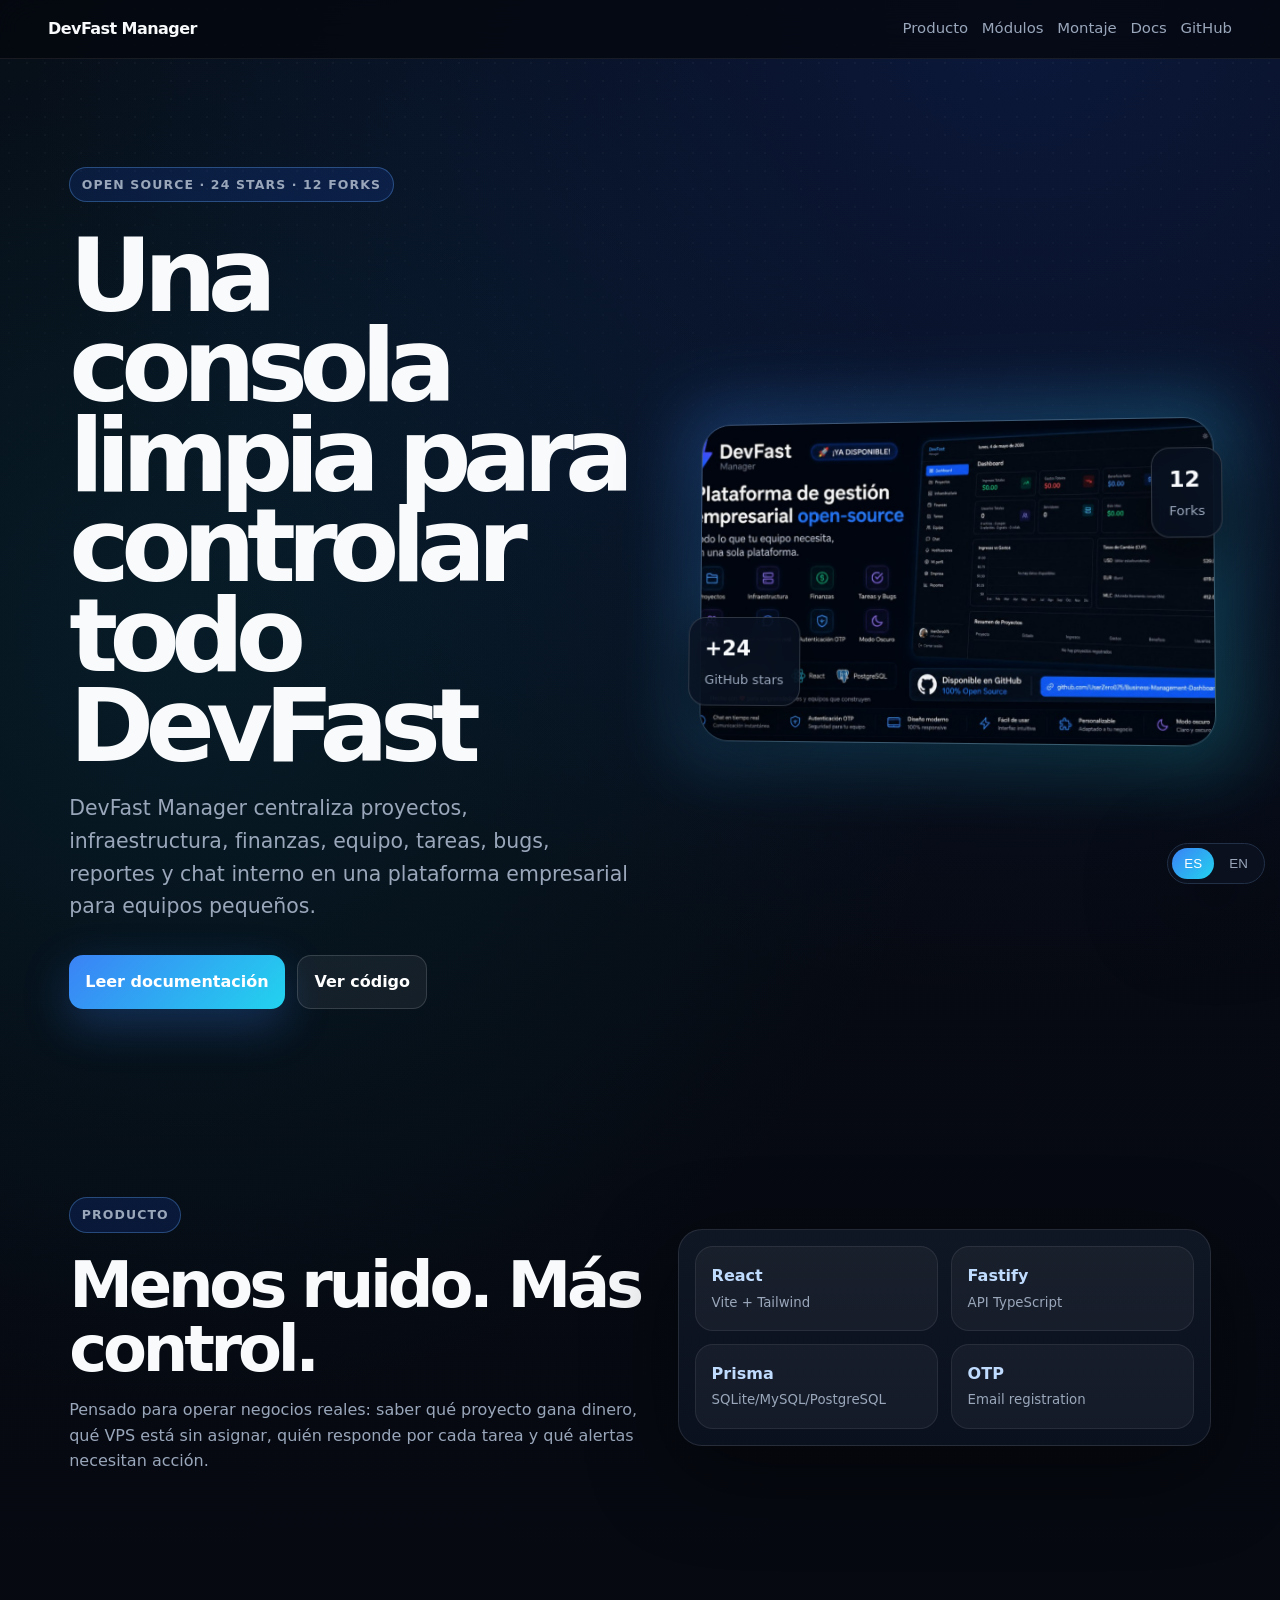
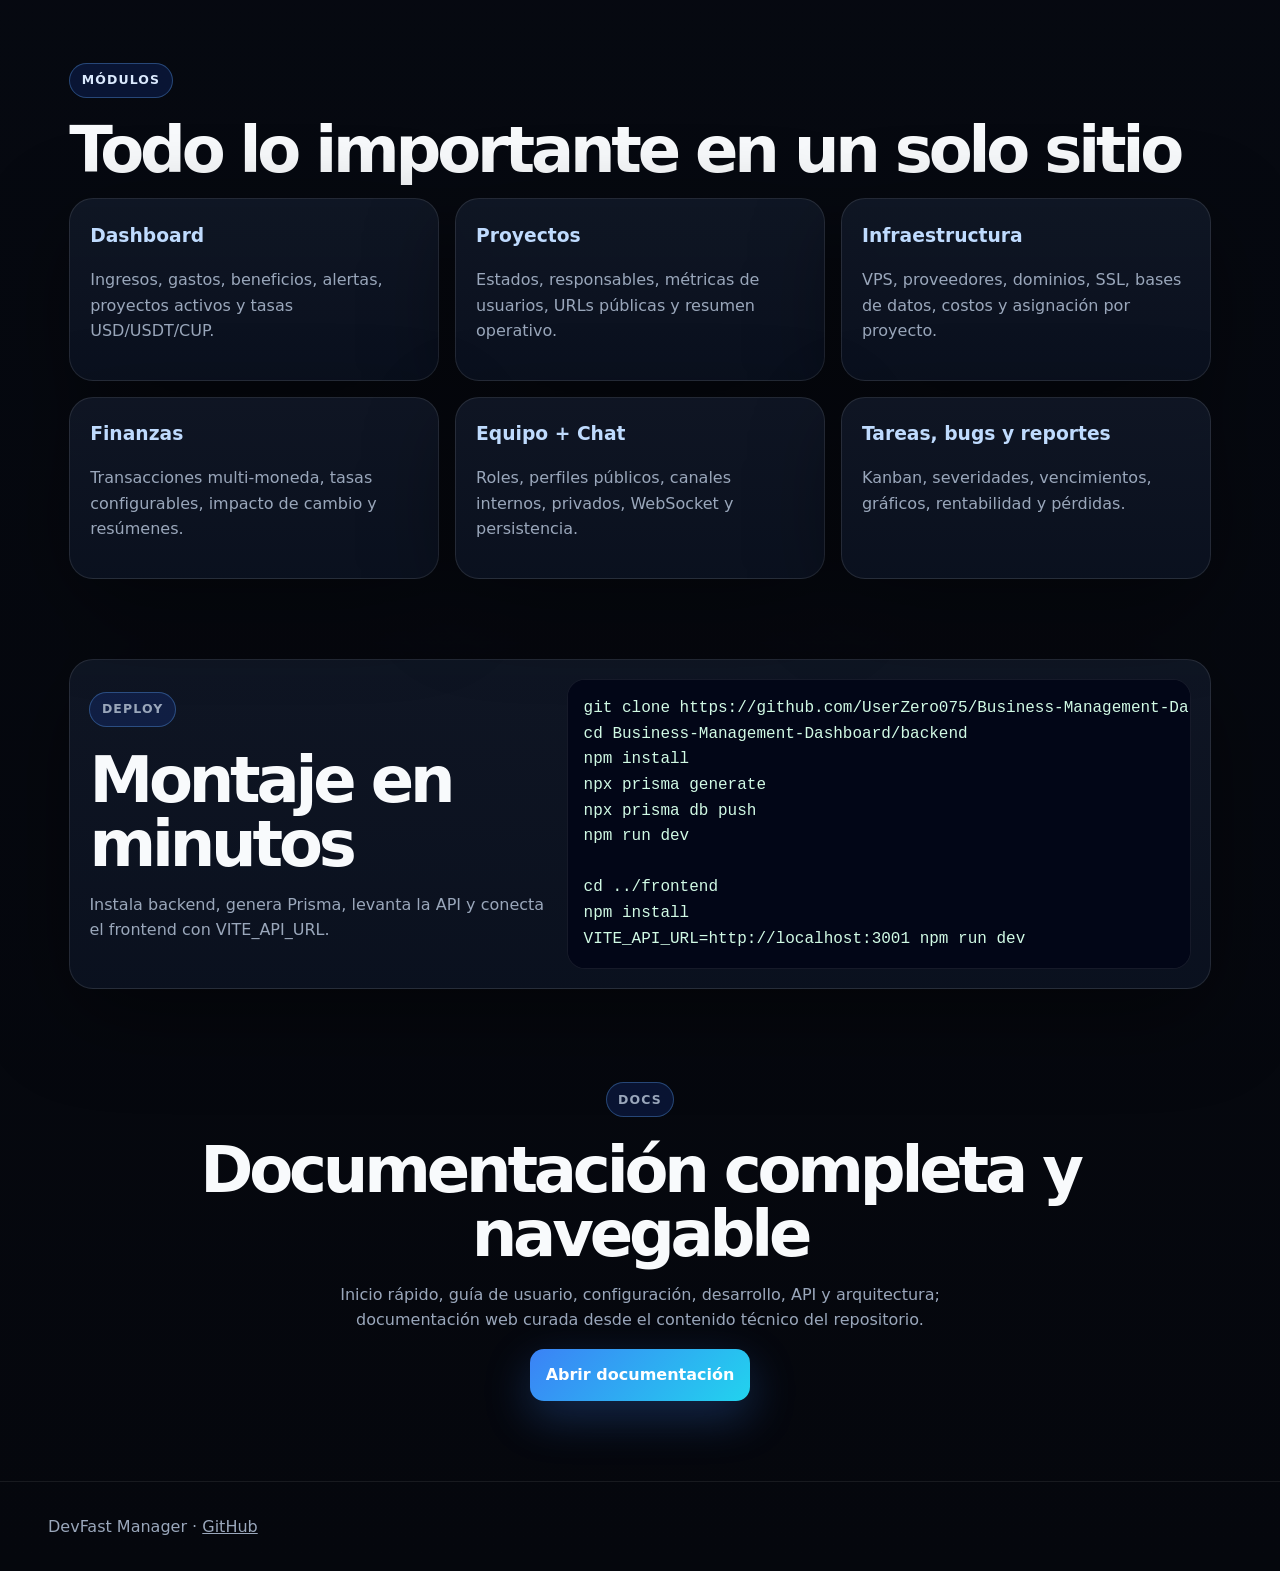
==== commit 3fad7ff0: "Unify dark responsive design across site and docs" ====
--- a/index.html
+++ b/index.html
@@ -7,4 +7,4 @@
 
 cd ../frontend
 npm install
-VITE_API_URL=http://localhost:3001 npm run dev</code></pre></section><section class="docs-call"><p class="eyebrow">Docs</p><h2 data-i18n="docsTitle">Documentación completa y navegable</h2><p data-i18n="docsText">Inicio rápido, guía de usuario, configuración, desarrollo, API y arquitectura; generado desde los Markdown reales del repositorio.</p><a class="btn primary" href="docs/" data-i18n="openDocs">Abrir documentación</a></section></main><footer>DevFast Manager · <a href="https://github.com/UserZero075/Business-Management-Dashboard">GitHub</a></footer><script src="i18n.js"></script></body></html>+VITE_API_URL=http://localhost:3001 npm run dev</code></pre></section><section class="docs-call"><p class="eyebrow">Docs</p><h2 data-i18n="docsTitle">Documentación completa y navegable</h2><p data-i18n="docsText">Inicio rápido, guía de usuario, configuración, desarrollo, API y arquitectura; documentación web curada desde el contenido técnico del repositorio.</p><a class="btn primary" href="docs/" data-i18n="openDocs">Abrir documentación</a></section></main><footer>DevFast Manager · <a href="https://github.com/UserZero075/Business-Management-Dashboard">GitHub</a></footer><script src="i18n.js"></script></body></html>
--- a/style.css
+++ b/style.css
@@ -1 +1,15 @@
-:root{--bg:#06080d;--panel:#0d1320;--card:#101827;--line:#263244;--text:#f8fafc;--muted:#9aa7bb;--soft:#dbeafe;--blue:#3b82f6;--cyan:#22d3ee;--green:#34d399;--code:#0b1120}*{box-sizing:border-box}html{scroll-behavior:smooth}body{margin:0;background:radial-gradient(circle at 80% 5%,#1d4ed830,transparent 30%),linear-gradient(180deg,#070a12,#05070d);color:var(--text);font-family:Inter,ui-sans-serif,system-ui,Segoe UI,Arial,sans-serif;line-height:1.6}.grain{pointer-events:none;position:fixed;inset:0;opacity:.28;background-image:radial-gradient(#fff 0.5px,transparent .7px);background-size:18px 18px;mask-image:linear-gradient(#000,transparent 80%)}a{color:inherit}nav{position:sticky;top:0;z-index:20;display:flex;justify-content:space-between;align-items:center;gap:1rem;padding:1rem clamp(1rem,5vw,4rem);background:#06080dcc;backdrop-filter:blur(18px);border-bottom:1px solid #ffffff12}.brand{text-decoration:none;font-weight:850;letter-spacing:-.03em}nav div{display:flex;gap:1rem;flex-wrap:wrap}nav a:not(.brand){color:var(--muted);text-decoration:none;font-size:.92rem}.lang{position:fixed;right:1rem;bottom:1rem;z-index:30;display:flex;gap:.2rem;padding:.25rem;background:#0b1220;border:1px solid var(--line);border-radius:999px}.lang button{border:0;background:transparent;color:var(--muted);padding:.5rem .75rem;border-radius:999px}.lang .active{background:var(--blue);color:white}main{max-width:1180px;margin:auto;padding:0 1.1rem}.hero{min-height:calc(100vh - 66px);padding:5rem 0}.hero-grid{display:grid;grid-template-columns:minmax(0,1fr) minmax(320px,.9fr);align-items:center;gap:clamp(2rem,5vw,5rem)}.eyebrow{display:inline-flex;width:max-content;max-width:100%;padding:.42rem .72rem;border:1px solid #60a5fa55;border-radius:999px;color:#dbeafe;background:#1d4ed82b;font-size:.86rem}.hero h1{max-width:780px;margin:1rem 0;font-size:clamp(3.2rem,8vw,7.2rem);line-height:.88;letter-spacing:-.085em}.lead{max-width:680px;color:var(--muted);font-size:clamp(1.05rem,2vw,1.28rem)}.actions{display:flex;gap:.8rem;flex-wrap:wrap;margin-top:2rem}.btn{display:inline-flex;align-items:center;justify-content:center;min-height:46px;padding:.8rem 1rem;border-radius:14px;border:1px solid #ffffff1f;background:#ffffff0d;text-decoration:none;color:white}.btn.primary{background:linear-gradient(135deg,var(--blue),#06b6d4);border:0;font-weight:800}.hero-visual{position:relative;min-height:460px;perspective:1200px}.screen{position:sticky;top:110px;transform:rotateX(2deg) rotateY(-5deg);transition:transform .18s linear}.screen:before{content:"";position:absolute;inset:-18px;background:linear-gradient(135deg,#3b82f6,#22d3ee);filter:blur(36px);opacity:.38;z-index:-1}.screen img{display:block;width:100%;aspect-ratio:16/10;object-fit:cover;border-radius:30px;border:1px solid #ffffff2b;box-shadow:0 40px 120px #000b}.glass-card{position:absolute;padding:.85rem 1rem;border-radius:18px;background:#07101fbb;border:1px solid #ffffff22;backdrop-filter:blur(16px);box-shadow:0 18px 60px #0008}.glass-card b{display:block;font-size:1.35rem}.glass-card span{color:var(--muted);font-size:.82rem}.glass-card.one{left:-22px;bottom:42px}.glass-card.two{right:-12px;top:34px}.split,.terminal,.docs-call,section{padding:5rem 0}h2{font-size:clamp(2.1rem,5vw,4.4rem);line-height:1;letter-spacing:-.065em;margin:.5rem 0 1rem}.split{display:grid;grid-template-columns:1.05fr .95fr;gap:1rem;align-items:center}.split p,.docs-call p,.terminal p,.grid p{color:var(--muted)}.stack-card,.grid article,.terminal{background:linear-gradient(180deg,#111827e8,#0b1220e0);border:1px solid #ffffff14;box-shadow:0 20px 80px #0007;border-radius:28px}.stack-card{display:grid;grid-template-columns:1fr 1fr;gap:.8rem;padding:1rem}.stack-card span{padding:1.1rem;border-radius:20px;background:#ffffff08;border:1px solid #ffffff10}.stack-card b{display:block}.stack-card small{color:var(--muted)}.grid{display:grid;grid-template-columns:repeat(3,1fr);gap:1rem}.grid article{padding:1.25rem;transition:.2s}.grid article:hover{transform:translateY(-3px);border-color:#60a5fa55}.grid h3{margin:.1rem 0;color:#bfdbfe}.terminal{display:grid;grid-template-columns:.8fr 1.2fr;gap:1rem;padding:1.2rem}pre{margin:0;overflow:auto;padding:1rem;border-radius:20px;background:var(--code);color:#d1fae5;border:1px solid #ffffff12}.docs-call{text-align:center}.docs-call p{max-width:680px;margin-left:auto;margin-right:auto}footer{padding:2rem clamp(1rem,5vw,4rem);color:var(--muted);border-top:1px solid #ffffff12}.docs-main{max-width:1280px}.docs-hero{display:grid;grid-template-columns:1fr 360px;gap:2rem;align-items:end;padding:4rem 0 2rem}.docs-hero h1{font-size:clamp(2.6rem,7vw,6rem);line-height:.9;letter-spacing:-.08em;margin:.7rem 0}.docs-hero p{color:var(--muted);max-width:680px}.doc-stats{display:grid;grid-template-columns:1fr 1fr;gap:.75rem}.doc-stats span{background:#ffffff0a;border:1px solid #ffffff14;border-radius:18px;padding:1rem}.doc-stats b{display:block;font-size:1.6rem;color:#bfdbfe}.doc-layout{display:grid;grid-template-columns:280px minmax(0,1fr);gap:1.2rem;padding:1rem 0 5rem}.sidebar{position:sticky;top:86px;align-self:start;background:#0d1320e8;border:1px solid #ffffff14;border-radius:24px;padding:1rem;backdrop-filter:blur(18px)}.sidebar b{display:block;margin:.4rem .6rem 1rem}.sidebar a{display:block;padding:.62rem .75rem;color:var(--muted);text-decoration:none;border-radius:13px;font-size:.94rem}.sidebar a:hover{background:#ffffff0d;color:white}.doc-index{display:grid;grid-template-columns:repeat(3,1fr);gap:.8rem;margin-bottom:1rem}.doc-index a{text-decoration:none;background:#ffffff0a;border:1px solid #ffffff14;border-radius:18px;padding:1rem;color:white}.doc-index small{display:block;color:var(--muted);margin-top:.25rem}.doc-content{display:grid;gap:1rem}.doc-section{background:#f8fafc;color:#0f172a;border-radius:30px;padding:clamp(1rem,3vw,2.4rem);box-shadow:0 20px 80px #0008;overflow:hidden}.doc-section h1{font-size:clamp(2rem,4vw,3.8rem);line-height:1;letter-spacing:-.06em;margin:.2rem 0 1.2rem}.doc-section h2{font-size:clamp(1.45rem,3vw,2.4rem);letter-spacing:-.045em;margin:2rem 0 .7rem}.doc-section h3{font-size:1.25rem;margin:1.5rem 0 .4rem}.doc-section p,.doc-section li{color:#334155}.doc-section a{color:#2563eb}.doc-section code{background:#e2e8f0;padding:.12rem .32rem;border-radius:7px}.doc-section pre{background:#0f172a;color:#e5e7eb;border-radius:18px}.doc-section ul,.doc-section ol{padding-left:1.3rem}.doc-section hr{border:0;border-top:1px solid #dbe3ef;margin:2rem 0}.doc-section table{width:100%;display:block;overflow:auto}@media(max-width:900px){nav{position:static;align-items:flex-start;flex-direction:column}.hero-grid,.split,.terminal,.docs-hero,.doc-layout{grid-template-columns:1fr}.hero{min-height:auto;padding:4rem 0}.hero-visual{min-height:auto}.screen{position:relative;top:auto}.grid,.doc-index{grid-template-columns:1fr}.sidebar{position:static;display:flex;gap:.25rem;overflow-x:auto}.sidebar b{display:none}.sidebar a{white-space:nowrap}.doc-stats,.stack-card{grid-template-columns:1fr 1fr}.glass-card.one{left:12px}.glass-card.two{right:12px}}@media(max-width:540px){main{padding:0 .9rem}.hero h1{font-size:3rem}.doc-stats,.stack-card{grid-template-columns:1fr}.doc-section{border-radius:22px}.lang{right:.6rem;bottom:.6rem}}@media(prefers-reduced-motion:reduce){*{scroll-behavior:auto!important}.screen{transition:none!important}}+:root{
+  --bg:#05070d;--bg2:#070b14;--panel:#0b1220;--card:#101827;--card2:#0f172a;
+  --line:#223047;--line2:#314158;--text:#f8fafc;--muted:#9aa7bb;--muted2:#64748b;
+  --blue:#3b82f6;--cyan:#22d3ee;--green:#34d399;--amber:#f59e0b;--red:#ef4444;
+  --radius:24px;--shadow:0 26px 90px rgba(0,0,0,.42);
+}
+*{box-sizing:border-box}html{scroll-behavior:smooth}body{margin:0;min-width:0;background:radial-gradient(circle at 80% 0,#1d4ed833,transparent 30%),radial-gradient(circle at 15% 20%,#0891b222,transparent 28%),linear-gradient(180deg,var(--bg2),var(--bg));color:var(--text);font-family:Inter,ui-sans-serif,system-ui,Segoe UI,Arial,sans-serif;line-height:1.6;overflow-x:hidden}a{color:inherit}.grain,.doc-bg{pointer-events:none;position:fixed;inset:0;z-index:-2}.grain{opacity:.18;background-image:radial-gradient(#fff .55px,transparent .75px);background-size:18px 18px;mask-image:linear-gradient(#000,transparent 78%)}.doc-bg{background:radial-gradient(circle at 12% 0,#1d4ed842,transparent 32%),radial-gradient(circle at 88% 12%,#22d3ee26,transparent 28%),linear-gradient(180deg,var(--bg2),var(--bg))}
+nav,.doc-top{position:sticky;top:0;z-index:30;display:flex;justify-content:space-between;align-items:center;gap:1rem;padding:1rem clamp(1rem,4vw,3rem);background:rgba(5,7,13,.78);backdrop-filter:blur(18px);border-bottom:1px solid rgba(255,255,255,.08)}.brand{text-decoration:none;font-weight:900;letter-spacing:-.035em;color:var(--text)}nav div,.doc-top div{display:flex;gap:.85rem;align-items:center;flex-wrap:wrap}nav a:not(.brand),.doc-top a:not(.brand){text-decoration:none;color:var(--muted);font-size:.93rem}.lang{position:fixed;right:1rem;bottom:1rem;z-index:40;display:flex;gap:.2rem;padding:.25rem;background:rgba(11,18,32,.92);border:1px solid var(--line);border-radius:999px;box-shadow:var(--shadow)}.lang button{border:0;background:transparent;color:var(--muted);padding:.5rem .75rem;border-radius:999px;cursor:pointer}.lang button.active,.lang .active{background:linear-gradient(135deg,var(--blue),var(--cyan));color:white}
+main,.fresh-main{width:min(1180px,100%);margin:auto;padding:0 clamp(.9rem,3vw,1.2rem)}.hero{min-height:calc(100svh - 68px);padding:clamp(3.5rem,8vw,6rem) 0}.hero-grid{display:grid;grid-template-columns:minmax(0,1fr) minmax(280px,.92fr);align-items:center;gap:clamp(2rem,5vw,5rem)}.hero-copy{min-width:0}.eyebrow,.kicker{display:inline-flex;width:max-content;max-width:100%;padding:.42rem .72rem;border:1px solid rgba(96,165,250,.35);border-radius:999px;background:rgba(29,78,216,.18);color:#dbeafe;font-size:.78rem;font-weight:900;text-transform:uppercase;letter-spacing:.09em}.hero h1,.fresh-hero h1{margin:1rem 0;font-size:clamp(3rem,8vw,7.1rem);line-height:.88;letter-spacing:-.085em;max-width:840px}.lead,.hero-copy p,.split p,.terminal p,.docs-call p,.grid p,.fresh-hero p,.doc-block p,.doc-block li{color:var(--muted)}.lead{max-width:680px;font-size:clamp(1.02rem,2vw,1.28rem)}.actions{display:flex;gap:.8rem;flex-wrap:wrap;margin-top:2rem}.btn{display:inline-flex;align-items:center;justify-content:center;min-height:46px;padding:.82rem 1rem;border-radius:14px;border:1px solid rgba(255,255,255,.14);background:rgba(255,255,255,.06);text-decoration:none;color:white;font-weight:750}.btn.primary{border:0;background:linear-gradient(135deg,var(--blue),var(--cyan));box-shadow:0 16px 46px rgba(59,130,246,.28)}.hero-visual{min-width:0;perspective:1000px}.screen{position:relative;transform:rotateX(2deg) rotateY(-5deg);will-change:transform}.screen:before{content:"";position:absolute;inset:-16px;background:linear-gradient(135deg,var(--blue),var(--cyan));filter:blur(36px);opacity:.36;z-index:-1}.screen img{display:block;width:100%;max-width:100%;aspect-ratio:16/10;object-fit:cover;border-radius:30px;border:1px solid rgba(255,255,255,.18);box-shadow:var(--shadow)}.glass-card{position:absolute;padding:.85rem 1rem;border-radius:18px;background:rgba(7,16,31,.78);border:1px solid rgba(255,255,255,.16);backdrop-filter:blur(16px);box-shadow:0 18px 60px #0008}.glass-card b{display:block;font-size:1.35rem}.glass-card span{color:var(--muted);font-size:.82rem}.glass-card.one{left:-12px;bottom:36px}.glass-card.two{right:-8px;top:30px}
+.split,.terminal,.docs-call,#modules{padding:clamp(3.2rem,7vw,5rem) 0}h2{font-size:clamp(2rem,5vw,4.2rem);line-height:1;letter-spacing:-.065em;margin:.5rem 0 1rem}.split{display:grid;grid-template-columns:1fr .9fr;gap:1rem;align-items:center}.stack-card,.grid article,.terminal,.doc-card,.doc-block{background:linear-gradient(180deg,rgba(17,24,39,.88),rgba(11,18,32,.92));border:1px solid rgba(255,255,255,.1);box-shadow:var(--shadow);border-radius:var(--radius)}.stack-card{display:grid;grid-template-columns:repeat(2,minmax(0,1fr));gap:.8rem;padding:1rem}.stack-card span,.facts span,.steps article,.module-grid article,.config-grid article,.api-groups article,.split-doc>div,.error-table,.timeline li{background:rgba(255,255,255,.045);border:1px solid rgba(255,255,255,.08);border-radius:18px;padding:1rem}.stack-card b,.facts b,.steps b{display:block;color:#bfdbfe}.stack-card small{color:var(--muted)}.grid{display:grid;grid-template-columns:repeat(3,minmax(0,1fr));gap:1rem}.grid article{padding:1.25rem}.grid h3{color:#bfdbfe;margin:.1rem 0}.terminal{display:grid;grid-template-columns:.85fr 1.15fr;gap:1rem;padding:1.2rem}pre{position:relative;margin:0;overflow:auto;max-width:100%;padding:1rem;border-radius:18px;background:#020617;color:#d1fae5;border:1px solid rgba(255,255,255,.08);-webkit-overflow-scrolling:touch}code{font-family:ui-monospace,SFMono-Regular,Menlo,Monaco,Consolas,monospace}.docs-call{text-align:center}.docs-call p{max-width:720px;margin-left:auto;margin-right:auto}footer,.doc-footer{padding:2rem clamp(1rem,4vw,3rem);color:var(--muted);border-top:1px solid rgba(255,255,255,.08)}
+/* Docs */
+.docs-fresh{background:radial-gradient(circle at 12% 0,#1d4ed842,transparent 32%),radial-gradient(circle at 88% 12%,#22d3ee26,transparent 28%),linear-gradient(180deg,var(--bg2),var(--bg));color:var(--text)}.fresh-hero{display:grid;grid-template-columns:minmax(0,1fr) 280px;gap:1.5rem;align-items:end;padding:clamp(2.8rem,6vw,4.6rem) 0 1.2rem}.fresh-hero h1{font-size:clamp(2.6rem,7vw,5.8rem)}.doc-card{padding:1.15rem}.doc-card b{display:block;font-size:1.55rem}.doc-card span{display:block;color:var(--muted);margin-bottom:1rem}.doc-nav{position:sticky;top:65px;z-index:25;background:rgba(5,7,13,.82);backdrop-filter:blur(14px);padding:.75rem 0;border-bottom:1px solid rgba(255,255,255,.08)}.doc-nav select{display:none}.doc-nav div{display:flex;gap:.45rem;overflow:auto;padding-bottom:.2rem;scrollbar-width:none}.doc-nav div::-webkit-scrollbar{display:none}.doc-nav a{white-space:nowrap;text-decoration:none;color:var(--muted);background:rgba(255,255,255,.055);border:1px solid rgba(255,255,255,.09);border-radius:999px;padding:.55rem .75rem;font-weight:800;font-size:.88rem}.doc-nav a:hover{color:white;border-color:rgba(96,165,250,.5)}.doc-block{scroll-margin-top:145px;margin:1rem 0;padding:clamp(1rem,3vw,2rem);overflow:hidden}.doc-block h2{font-size:clamp(1.9rem,4vw,3.4rem);line-height:1;letter-spacing:-.06em;margin:.55rem 0 1rem}.doc-block h3{margin:.2rem 0 .5rem;color:#e5eefc}.hero-doc{display:grid;grid-template-columns:1fr 1fr;gap:1rem}.facts,.steps,.module-grid,.config-grid,.api-groups,.split-doc{display:grid;gap:.8rem}.facts,.config-grid,.split-doc,.api-groups{grid-template-columns:repeat(2,minmax(0,1fr))}.steps{grid-template-columns:repeat(3,minmax(0,1fr))}.module-grid{grid-template-columns:repeat(4,minmax(0,1fr))}.module-grid.compact{grid-template-columns:repeat(3,minmax(0,1fr))}.steps article>b{width:2rem;height:2rem;border-radius:999px;background:rgba(59,130,246,.18);display:grid;place-items:center}.notice{margin-top:1rem;background:rgba(59,130,246,.12);border:1px solid rgba(96,165,250,.25);color:#dbeafe;border-radius:18px;padding:1rem}.notice.danger{background:rgba(245,158,11,.12);border-color:rgba(245,158,11,.3);color:#fde68a}.timeline{display:grid;gap:.6rem;padding:0;list-style:none}.doc-block code{background:rgba(148,163,184,.14);border:1px solid rgba(255,255,255,.06);border-radius:7px;padding:.12rem .35rem;color:#e5e7eb}.doc-block pre{margin:.8rem 0 0}.doc-block pre code{background:transparent;border:0;color:inherit;padding:0}.copy{position:absolute;right:.65rem;top:.65rem;border:0;border-radius:999px;background:#1e293b;color:#dbeafe;font-size:.72rem;padding:.25rem .5rem}.flow{display:grid;gap:.55rem;margin:1rem 0}.flow span{background:rgba(255,255,255,.06);border:1px solid rgba(255,255,255,.09);border-radius:18px;padding:1rem;text-align:center;font-weight:850}.flow i{text-align:center;color:#93c5fd;font-style:normal;font-weight:900}.api-row{display:grid;grid-template-columns:auto minmax(0,1fr);gap:.35rem .65rem;align-items:center;border-top:1px solid rgba(255,255,255,.08);padding:.7rem 0}.api-row:first-of-type{border-top:0}.api-row p,.api-row pre{grid-column:1/-1}.verb{display:inline-flex;align-items:center;justify-content:center;min-width:52px;border-radius:999px;color:#fff;font-size:.72rem;font-weight:900;padding:.2rem .45rem;background:#64748b}.verb.get{background:#2563eb}.verb.post{background:#16a34a}.verb.put{background:#f59e0b}.verb.delete{background:#dc2626}.verb.ws{background:#7c3aed}.error-table{display:flex;gap:.45rem;flex-wrap:wrap;margin-top:1rem}.error-table b{width:100%;color:#e5eefc}.error-table span{background:rgba(255,255,255,.05);border:1px solid rgba(255,255,255,.08);border-radius:999px;padding:.45rem .7rem;color:var(--muted)}
+@media(max-width:980px){.hero-grid,.split,.terminal,.fresh-hero,.hero-doc,.config-grid,.split-doc,.api-groups{grid-template-columns:1fr}.grid{grid-template-columns:repeat(2,minmax(0,1fr))}.steps,.module-grid,.module-grid.compact,.facts{grid-template-columns:repeat(2,minmax(0,1fr))}.hero{min-height:auto}.hero-visual{max-width:680px}.doc-card{display:none}}
+@media(max-width:680px){nav,.doc-top{position:static;align-items:flex-start;flex-direction:column;padding:.9rem 1rem}nav div,.doc-top div{gap:.75rem}.lang{right:.7rem;bottom:.7rem}.hero{padding:3rem 0}.hero h1,.fresh-hero h1{font-size:clamp(2.65rem,15vw,4rem);letter-spacing:-.075em}.lead{font-size:1rem}.actions .btn{flex:1 1 100%}.hero-grid{gap:1.4rem}.screen{transform:none!important}.screen img{border-radius:20px}.screen:before{inset:-8px;filter:blur(24px)}.glass-card{display:none}.split,.terminal,.docs-call,#modules{padding:3rem 0}.stack-card,.grid,.steps,.module-grid,.module-grid.compact,.facts{grid-template-columns:1fr}.grid article,.stack-card span,.facts span,.steps article,.module-grid article,.config-grid article,.api-groups article,.split-doc>div{border-radius:18px}.terminal{padding:1rem}.fresh-main,main{padding:0 .85rem}.fresh-hero{padding:2.2rem 0 1rem}.doc-nav{position:sticky;top:0;padding:.65rem 0}.doc-nav div{display:none}.doc-nav select{display:block;width:100%;padding:.85rem 1rem;border:1px solid var(--line);border-radius:15px;background:var(--panel);color:var(--text);font-weight:800}.doc-block{scroll-margin-top:78px;border-radius:20px;margin:.8rem 0;padding:1rem}.doc-block h2{font-size:2rem}.api-row{grid-template-columns:1fr}.api-row code{display:block;width:100%;overflow:auto;white-space:nowrap}.doc-block pre,pre{border-radius:14px;padding:.9rem;max-width:100%}}
+@media(prefers-reduced-motion:reduce){*{scroll-behavior:auto!important}.screen{transition:none!important}}
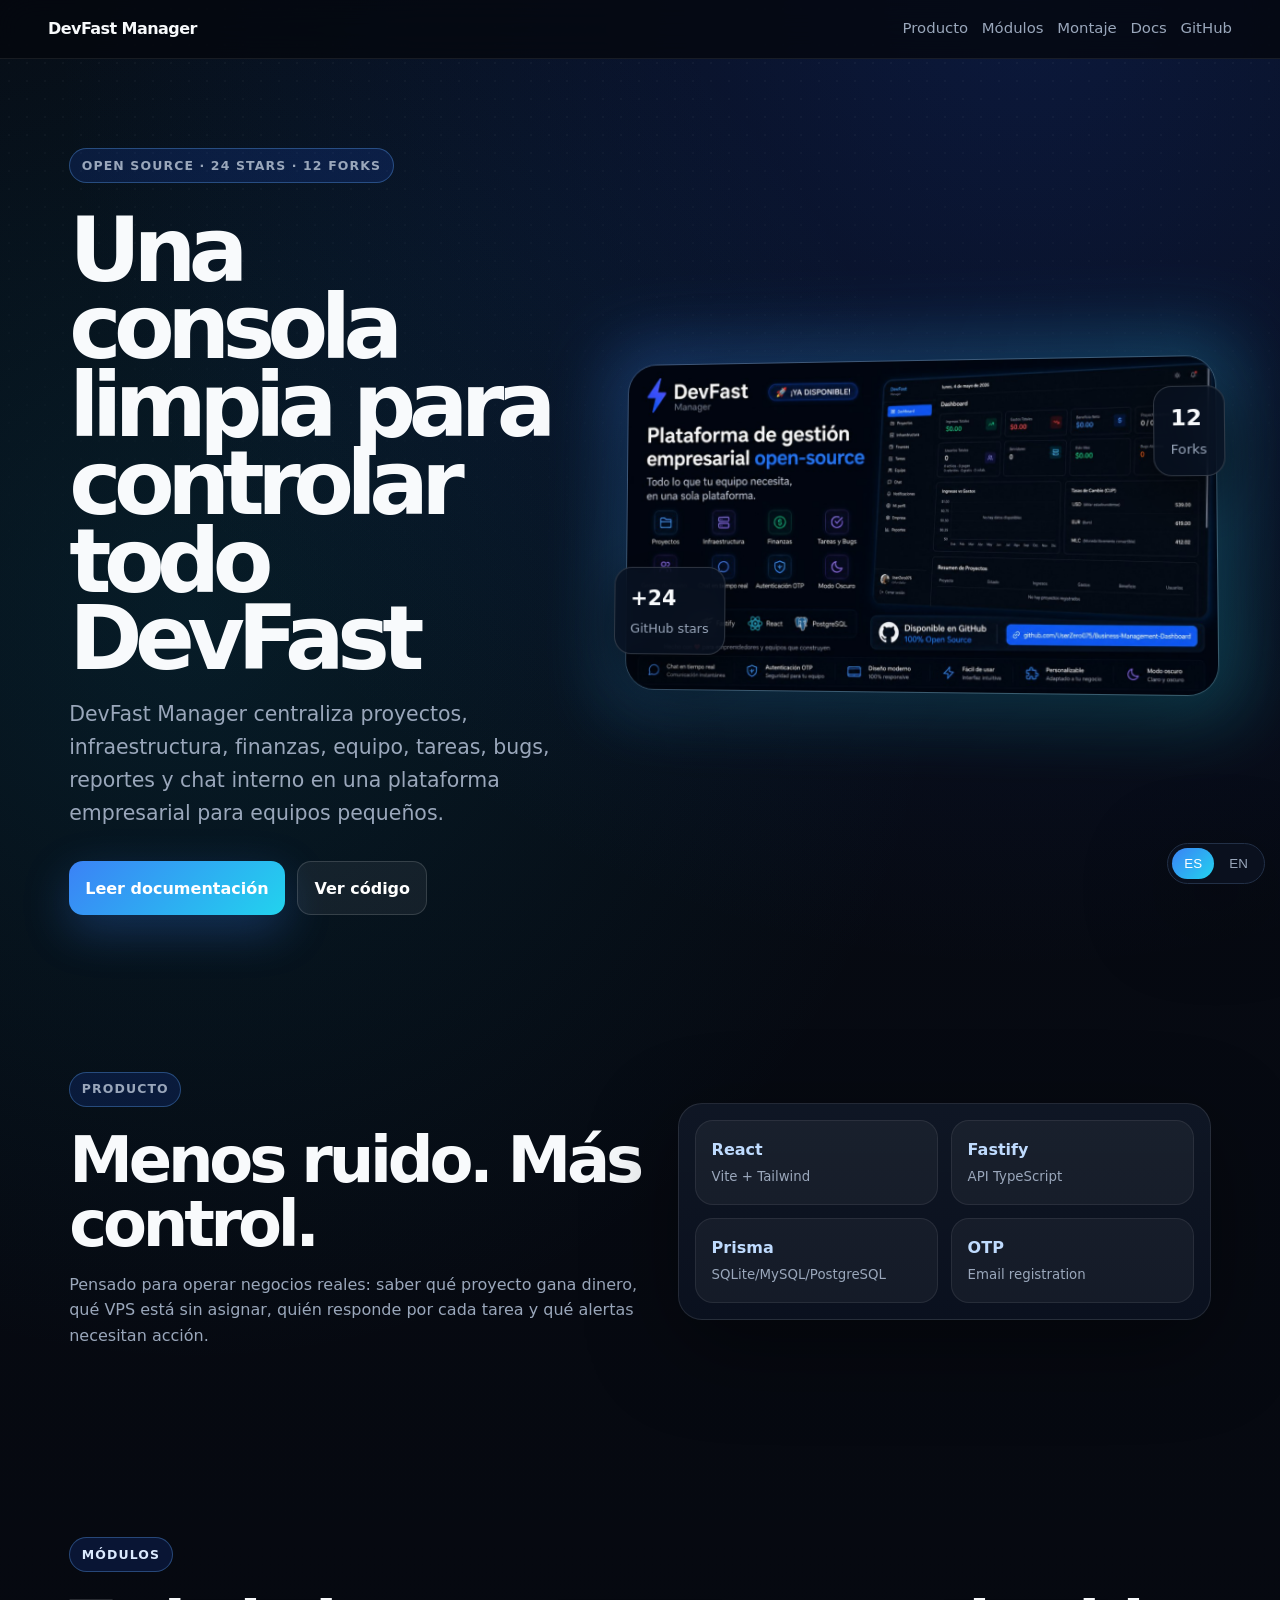
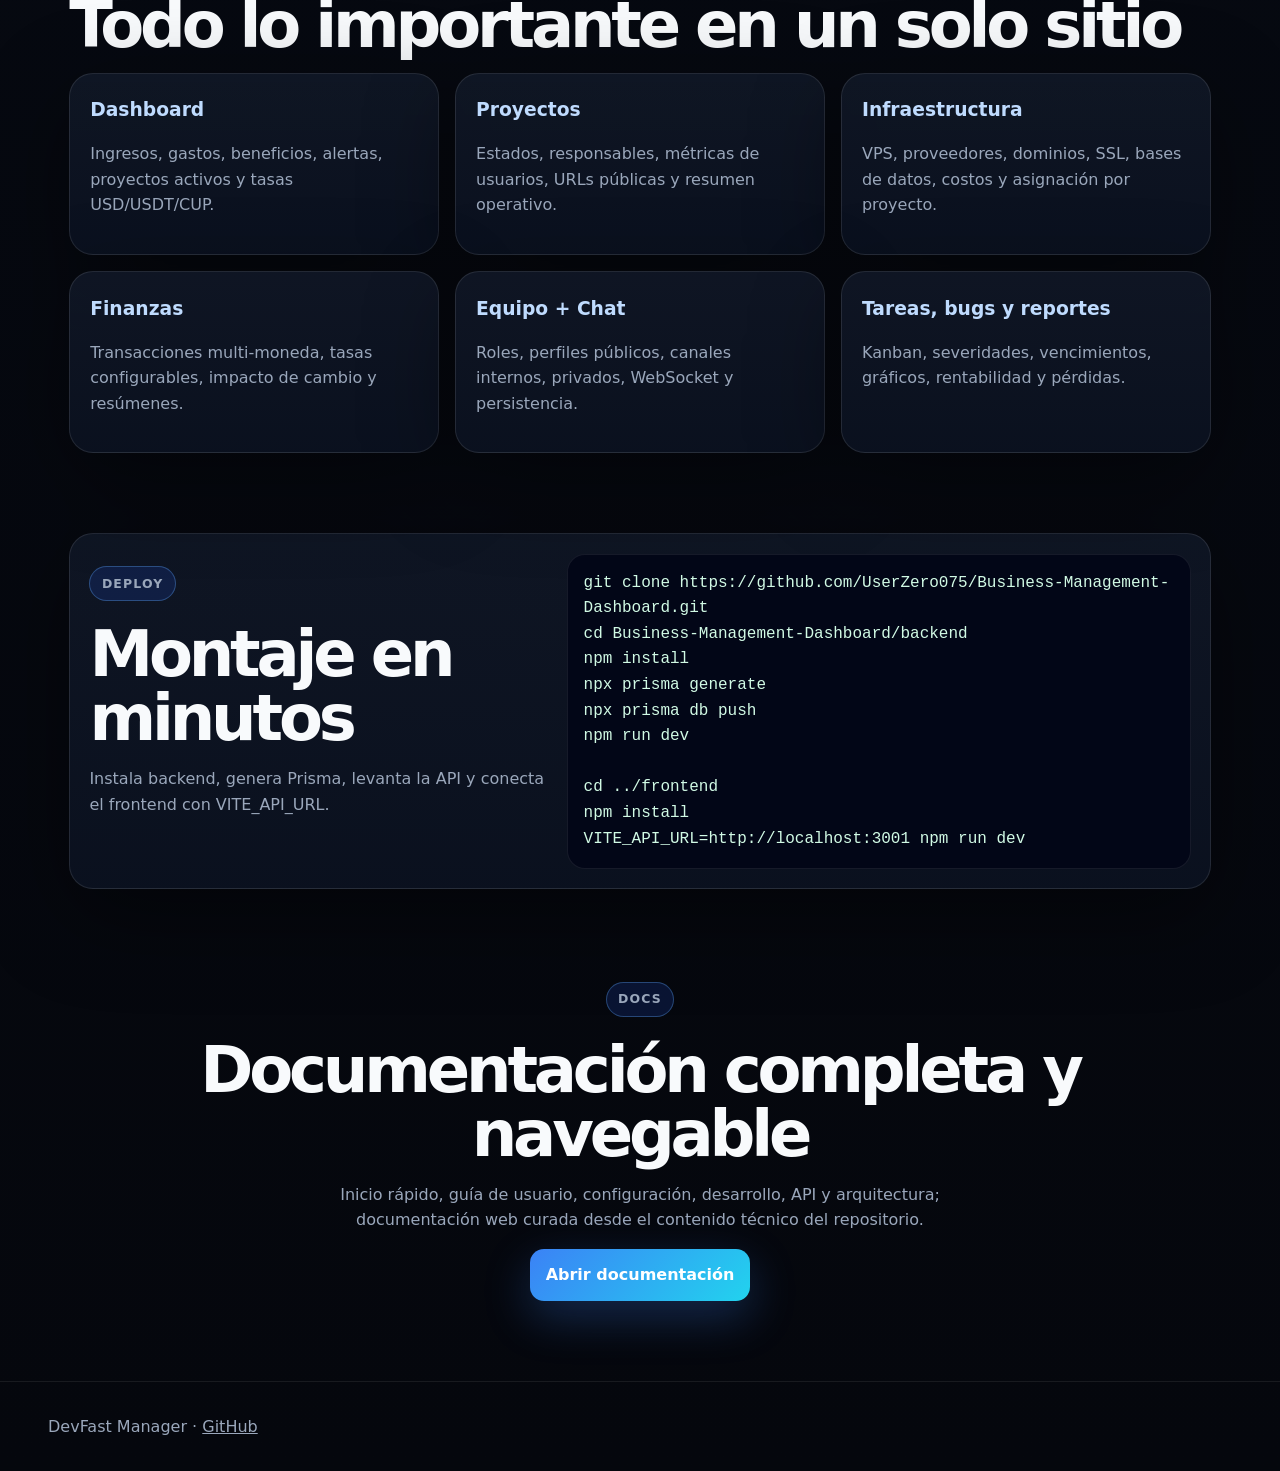
==== commit 3f0ec5db: "Tighten hero layout and mobile dark responsive styles" ====
--- a/index.html
+++ b/index.html
@@ -1,4 +1,4 @@
-<!doctype html><html lang="es"><head><meta charset="utf-8"><meta name="viewport" content="width=device-width,initial-scale=1"><title>DevFast Manager</title><meta name="description" content="Business management platform for small teams and startups"><meta property="og:image" content="https://userzero075.github.io/devfast-manager-web/hero-bg.jpg"><link rel="stylesheet" href="style.css"></head><body><div class="grain"></div><div class="lang"><button data-lang="es">ES</button><button data-lang="en">EN</button></div><nav><a class="brand" href="#">DevFast Manager</a><div><a href="#product" data-i18n="navProduct">Producto</a><a href="#modules" data-i18n="navModules">Módulos</a><a href="#deploy" data-i18n="navDeploy">Montaje</a><a href="docs/" data-i18n="navDocs">Docs</a><a href="https://github.com/UserZero075/Business-Management-Dashboard">GitHub</a></div></nav><main><section class="hero hero-grid"><div class="hero-copy"><p class="eyebrow">Open Source · 24 stars · 12 forks</p><h1 data-i18n="heroTitle">Una consola limpia para controlar todo DevFast</h1><p class="lead" data-i18n="heroText">DevFast Manager centraliza proyectos, infraestructura, finanzas, equipo, tareas, bugs, reportes y chat interno en una plataforma empresarial para equipos pequeños.</p><div class="actions"><a class="btn primary" href="docs/" data-i18n="readDocs">Leer documentación</a><a class="btn" href="https://github.com/UserZero075/Business-Management-Dashboard" data-i18n="source">Ver código</a></div></div><div class="hero-visual" aria-hidden="true"><div class="screen"><img src="hero-bg.jpg" alt="DevFast Manager preview"><div class="glass-card one"><b>+24</b><span>GitHub stars</span></div><div class="glass-card two"><b>12</b><span>Forks</span></div></div></div></section><section id="product" class="split"><div><p class="eyebrow" data-i18n="productEyebrow">Producto</p><h2 data-i18n="whyTitle">Menos ruido. Más control.</h2><p data-i18n="whyText">Pensado para operar negocios reales: saber qué proyecto gana dinero, qué VPS está sin asignar, quién responde por cada tarea y qué alertas necesitan acción.</p></div><div class="stack-card"><span><b>React</b><small>Vite + Tailwind</small></span><span><b>Fastify</b><small>API TypeScript</small></span><span><b>Prisma</b><small>SQLite/MySQL/PostgreSQL</small></span><span><b>OTP</b><small>Email registration</small></span></div></section><section id="modules"><p class="eyebrow" data-i18n="modulesEyebrow">Módulos</p><h2 data-i18n="modulesTitle">Todo lo importante en un solo sitio</h2><div class="grid"><article><h3>Dashboard</h3><p data-i18n="m1">Ingresos, gastos, beneficios, alertas, proyectos activos y tasas USD/USDT/CUP.</p></article><article><h3 data-i18n="m2t">Proyectos</h3><p data-i18n="m2">Estados, responsables, métricas de usuarios, URLs públicas y resumen operativo.</p></article><article><h3 data-i18n="m3t">Infraestructura</h3><p data-i18n="m3">VPS, proveedores, dominios, SSL, bases de datos, costos y asignación por proyecto.</p></article><article><h3 data-i18n="m4t">Finanzas</h3><p data-i18n="m4">Transacciones multi-moneda, tasas configurables, impacto de cambio y resúmenes.</p></article><article><h3 data-i18n="m5t">Equipo + Chat</h3><p data-i18n="m5">Roles, perfiles públicos, canales internos, privados, WebSocket y persistencia.</p></article><article><h3 data-i18n="m6t">Tareas, bugs y reportes</h3><p data-i18n="m6">Kanban, severidades, vencimientos, gráficos, rentabilidad y pérdidas.</p></article></div></section><section id="deploy" class="terminal"><div><p class="eyebrow" data-i18n="deployEyebrow">Deploy</p><h2 data-i18n="deployTitle">Montaje en minutos</h2><p data-i18n="deployText">Instala backend, genera Prisma, levanta la API y conecta el frontend con VITE_API_URL.</p></div><pre><code>git clone https://github.com/UserZero075/Business-Management-Dashboard.git
+<!doctype html><html lang="es"><head><meta charset="utf-8"><meta name="viewport" content="width=device-width,initial-scale=1"><title>DevFast Manager</title><meta name="description" content="Business management platform for small teams and startups"><meta property="og:image" content="https://userzero075.github.io/devfast-manager-web/hero-bg.jpg"><link rel="stylesheet" href="style.css?v=5"></head><body><div class="grain"></div><div class="lang"><button data-lang="es">ES</button><button data-lang="en">EN</button></div><nav><a class="brand" href="#">DevFast Manager</a><div><a href="#product" data-i18n="navProduct">Producto</a><a href="#modules" data-i18n="navModules">Módulos</a><a href="#deploy" data-i18n="navDeploy">Montaje</a><a href="docs/" data-i18n="navDocs">Docs</a><a href="https://github.com/UserZero075/Business-Management-Dashboard">GitHub</a></div></nav><main><section class="hero hero-grid"><div class="hero-copy"><p class="eyebrow">Open Source · 24 stars · 12 forks</p><h1 data-i18n="heroTitle">Una consola limpia para controlar todo DevFast</h1><p class="lead" data-i18n="heroText">DevFast Manager centraliza proyectos, infraestructura, finanzas, equipo, tareas, bugs, reportes y chat interno en una plataforma empresarial para equipos pequeños.</p><div class="actions"><a class="btn primary" href="docs/" data-i18n="readDocs">Leer documentación</a><a class="btn" href="https://github.com/UserZero075/Business-Management-Dashboard" data-i18n="source">Ver código</a></div></div><div class="hero-visual" aria-hidden="true"><div class="screen"><img src="hero-bg.jpg" alt="DevFast Manager preview"><div class="glass-card one"><b>+24</b><span>GitHub stars</span></div><div class="glass-card two"><b>12</b><span>Forks</span></div></div></div></section><section id="product" class="split"><div><p class="eyebrow" data-i18n="productEyebrow">Producto</p><h2 data-i18n="whyTitle">Menos ruido. Más control.</h2><p data-i18n="whyText">Pensado para operar negocios reales: saber qué proyecto gana dinero, qué VPS está sin asignar, quién responde por cada tarea y qué alertas necesitan acción.</p></div><div class="stack-card"><span><b>React</b><small>Vite + Tailwind</small></span><span><b>Fastify</b><small>API TypeScript</small></span><span><b>Prisma</b><small>SQLite/MySQL/PostgreSQL</small></span><span><b>OTP</b><small>Email registration</small></span></div></section><section id="modules"><p class="eyebrow" data-i18n="modulesEyebrow">Módulos</p><h2 data-i18n="modulesTitle">Todo lo importante en un solo sitio</h2><div class="grid"><article><h3>Dashboard</h3><p data-i18n="m1">Ingresos, gastos, beneficios, alertas, proyectos activos y tasas USD/USDT/CUP.</p></article><article><h3 data-i18n="m2t">Proyectos</h3><p data-i18n="m2">Estados, responsables, métricas de usuarios, URLs públicas y resumen operativo.</p></article><article><h3 data-i18n="m3t">Infraestructura</h3><p data-i18n="m3">VPS, proveedores, dominios, SSL, bases de datos, costos y asignación por proyecto.</p></article><article><h3 data-i18n="m4t">Finanzas</h3><p data-i18n="m4">Transacciones multi-moneda, tasas configurables, impacto de cambio y resúmenes.</p></article><article><h3 data-i18n="m5t">Equipo + Chat</h3><p data-i18n="m5">Roles, perfiles públicos, canales internos, privados, WebSocket y persistencia.</p></article><article><h3 data-i18n="m6t">Tareas, bugs y reportes</h3><p data-i18n="m6">Kanban, severidades, vencimientos, gráficos, rentabilidad y pérdidas.</p></article></div></section><section id="deploy" class="terminal"><div><p class="eyebrow" data-i18n="deployEyebrow">Deploy</p><h2 data-i18n="deployTitle">Montaje en minutos</h2><p data-i18n="deployText">Instala backend, genera Prisma, levanta la API y conecta el frontend con VITE_API_URL.</p></div><pre><code>git clone https://github.com/UserZero075/Business-Management-Dashboard.git
 cd Business-Management-Dashboard/backend
 npm install
 npx prisma generate
--- a/style.css
+++ b/style.css
@@ -13,3 +13,8 @@
 @media(max-width:980px){.hero-grid,.split,.terminal,.fresh-hero,.hero-doc,.config-grid,.split-doc,.api-groups{grid-template-columns:1fr}.grid{grid-template-columns:repeat(2,minmax(0,1fr))}.steps,.module-grid,.module-grid.compact,.facts{grid-template-columns:repeat(2,minmax(0,1fr))}.hero{min-height:auto}.hero-visual{max-width:680px}.doc-card{display:none}}
 @media(max-width:680px){nav,.doc-top{position:static;align-items:flex-start;flex-direction:column;padding:.9rem 1rem}nav div,.doc-top div{gap:.75rem}.lang{right:.7rem;bottom:.7rem}.hero{padding:3rem 0}.hero h1,.fresh-hero h1{font-size:clamp(2.65rem,15vw,4rem);letter-spacing:-.075em}.lead{font-size:1rem}.actions .btn{flex:1 1 100%}.hero-grid{gap:1.4rem}.screen{transform:none!important}.screen img{border-radius:20px}.screen:before{inset:-8px;filter:blur(24px)}.glass-card{display:none}.split,.terminal,.docs-call,#modules{padding:3rem 0}.stack-card,.grid,.steps,.module-grid,.module-grid.compact,.facts{grid-template-columns:1fr}.grid article,.stack-card span,.facts span,.steps article,.module-grid article,.config-grid article,.api-groups article,.split-doc>div{border-radius:18px}.terminal{padding:1rem}.fresh-main,main{padding:0 .85rem}.fresh-hero{padding:2.2rem 0 1rem}.doc-nav{position:sticky;top:0;padding:.65rem 0}.doc-nav div{display:none}.doc-nav select{display:block;width:100%;padding:.85rem 1rem;border:1px solid var(--line);border-radius:15px;background:var(--panel);color:var(--text);font-weight:800}.doc-block{scroll-margin-top:78px;border-radius:20px;margin:.8rem 0;padding:1rem}.doc-block h2{font-size:2rem}.api-row{grid-template-columns:1fr}.api-row code{display:block;width:100%;overflow:auto;white-space:nowrap}.doc-block pre,pre{border-radius:14px;padding:.9rem;max-width:100%}}
 @media(prefers-reduced-motion:reduce){*{scroll-behavior:auto!important}.screen{transition:none!important}}
+/* final responsive hardening */
+.hero-grid{grid-template-columns:minmax(0,.9fr) minmax(420px,1.1fr);max-width:1360px;margin-inline:auto}.hero{min-height:auto;padding:clamp(3rem,6vw,5.2rem) 0 clamp(2rem,5vw,4rem)}.hero h1{font-size:clamp(3.4rem,6.9vw,7.6rem)}.hero-visual{width:100%}.screen img{aspect-ratio:16/9}.screen{max-width:720px;margin-left:auto}.lead{max-width:620px}.fresh-main,main{max-width:1320px}.doc-block,.grid article,.stack-card span,.facts span,.steps article,.module-grid article,.config-grid article,.api-groups article,.split-doc>div,.terminal{min-width:0;overflow:hidden}.doc-block p,.doc-block li,.grid p,.module-grid p,.facts span,.stack-card small{overflow-wrap:anywhere;word-break:normal}.api-row code,.doc-block code,pre code{overflow-wrap:anywhere;word-break:break-word;white-space:pre-wrap}.doc-block pre,pre{white-space:pre-wrap}.api-row{grid-template-columns:auto minmax(0,1fr)}.api-row>code{min-width:0}.docs-fresh,.docs-fresh .doc-bg{background:radial-gradient(circle at 12% 0,#1d4ed852,transparent 34%),radial-gradient(circle at 88% 12%,#22d3ee2e,transparent 28%),linear-gradient(180deg,#070b14,#05070d)!important;color:var(--text)!important}.doc-top{background:rgba(5,7,13,.86)!important;border-color:rgba(255,255,255,.08)!important}.doc-top a{color:var(--muted)!important}.doc-top .brand{color:var(--text)!important}.doc-footer{background:transparent!important;color:var(--muted)!important;border-color:rgba(255,255,255,.08)!important}
+@media(min-width:1180px){.grid{grid-template-columns:repeat(6,minmax(0,1fr))}.grid article{grid-column:span 2}.module-grid{grid-template-columns:repeat(4,minmax(0,1fr))}.api-groups{grid-template-columns:repeat(2,minmax(0,1fr))}}
+@media(max-width:980px){.hero-grid{grid-template-columns:1fr}.screen{max-width:760px;margin:0}.hero-visual{order:-1}.hero{padding-top:2rem}.hero h1{font-size:clamp(2.8rem,12vw,5.2rem)}.grid{grid-template-columns:repeat(2,minmax(0,1fr))}.api-groups,.config-grid,.split-doc,.hero-doc{grid-template-columns:1fr}}
+@media(max-width:680px){html,body{max-width:100%;overflow-x:hidden}main,.fresh-main{width:100%;padding-inline:.78rem}.hero-visual{order:0}.hero{padding:2rem 0 2.4rem}.hero h1,.fresh-hero h1{font-size:clamp(2.35rem,13vw,3.55rem);line-height:.94;letter-spacing:-.065em}.lead,.fresh-hero p{font-size:.98rem}.screen img{border-radius:16px;aspect-ratio:16/10}.hero-grid{gap:1.25rem}.grid,.stack-card,.steps,.module-grid,.module-grid.compact,.facts,.config-grid,.split-doc,.api-groups{grid-template-columns:1fr!important}.doc-block h2,h2{font-size:clamp(1.65rem,9vw,2.35rem);line-height:1.05}.doc-block{padding:.9rem}.doc-block pre,pre{font-size:.78rem;line-height:1.45;padding:.85rem;max-height:none}.copy{position:static;display:inline-flex;margin-bottom:.55rem}.api-row{display:block}.verb{margin-bottom:.35rem}.api-row>code{display:block;max-width:100%;overflow:auto;white-space:nowrap;margin:.25rem 0}.doc-nav{background:rgba(5,7,13,.94)}.doc-nav select{font-size:1rem}.fresh-hero{display:block}.doc-card{display:grid;grid-template-columns:1fr 1fr;gap:.8rem;margin-top:1rem}.doc-card span{margin-bottom:0}.glass-card{display:none}}
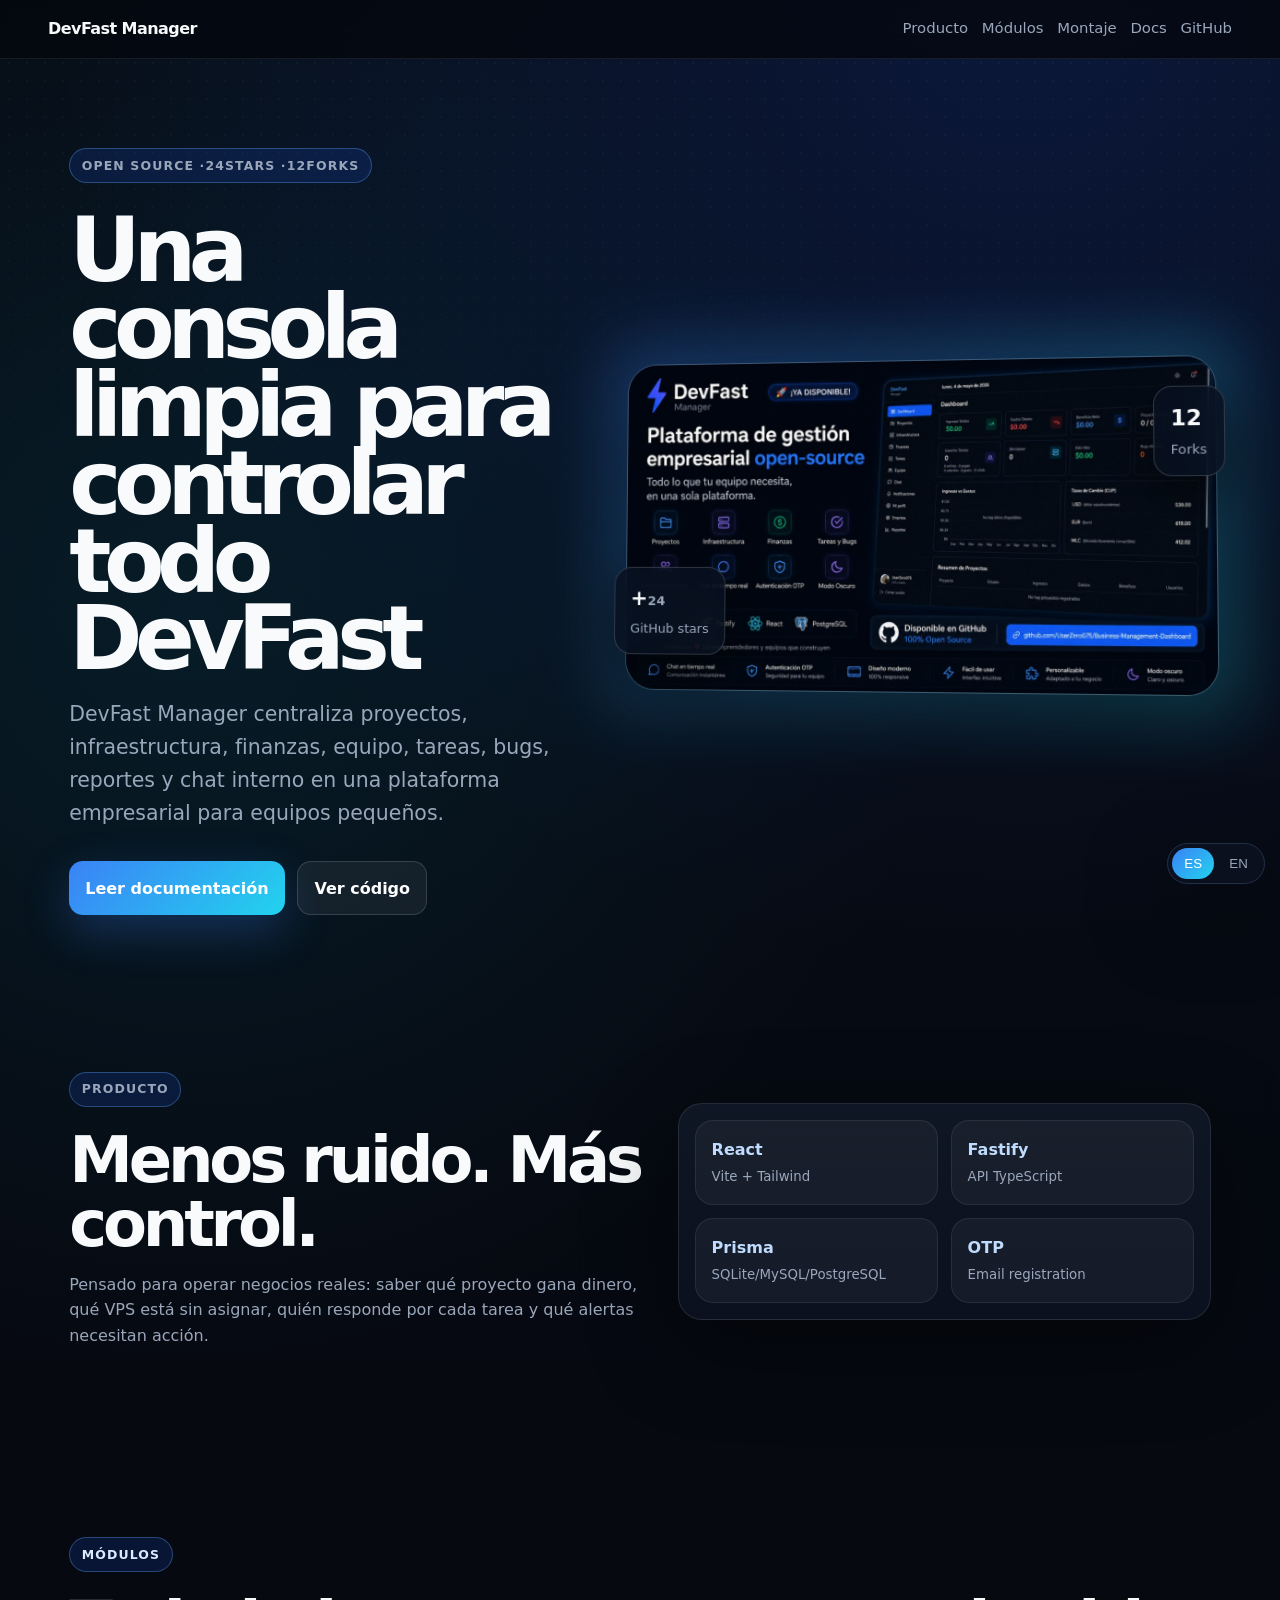
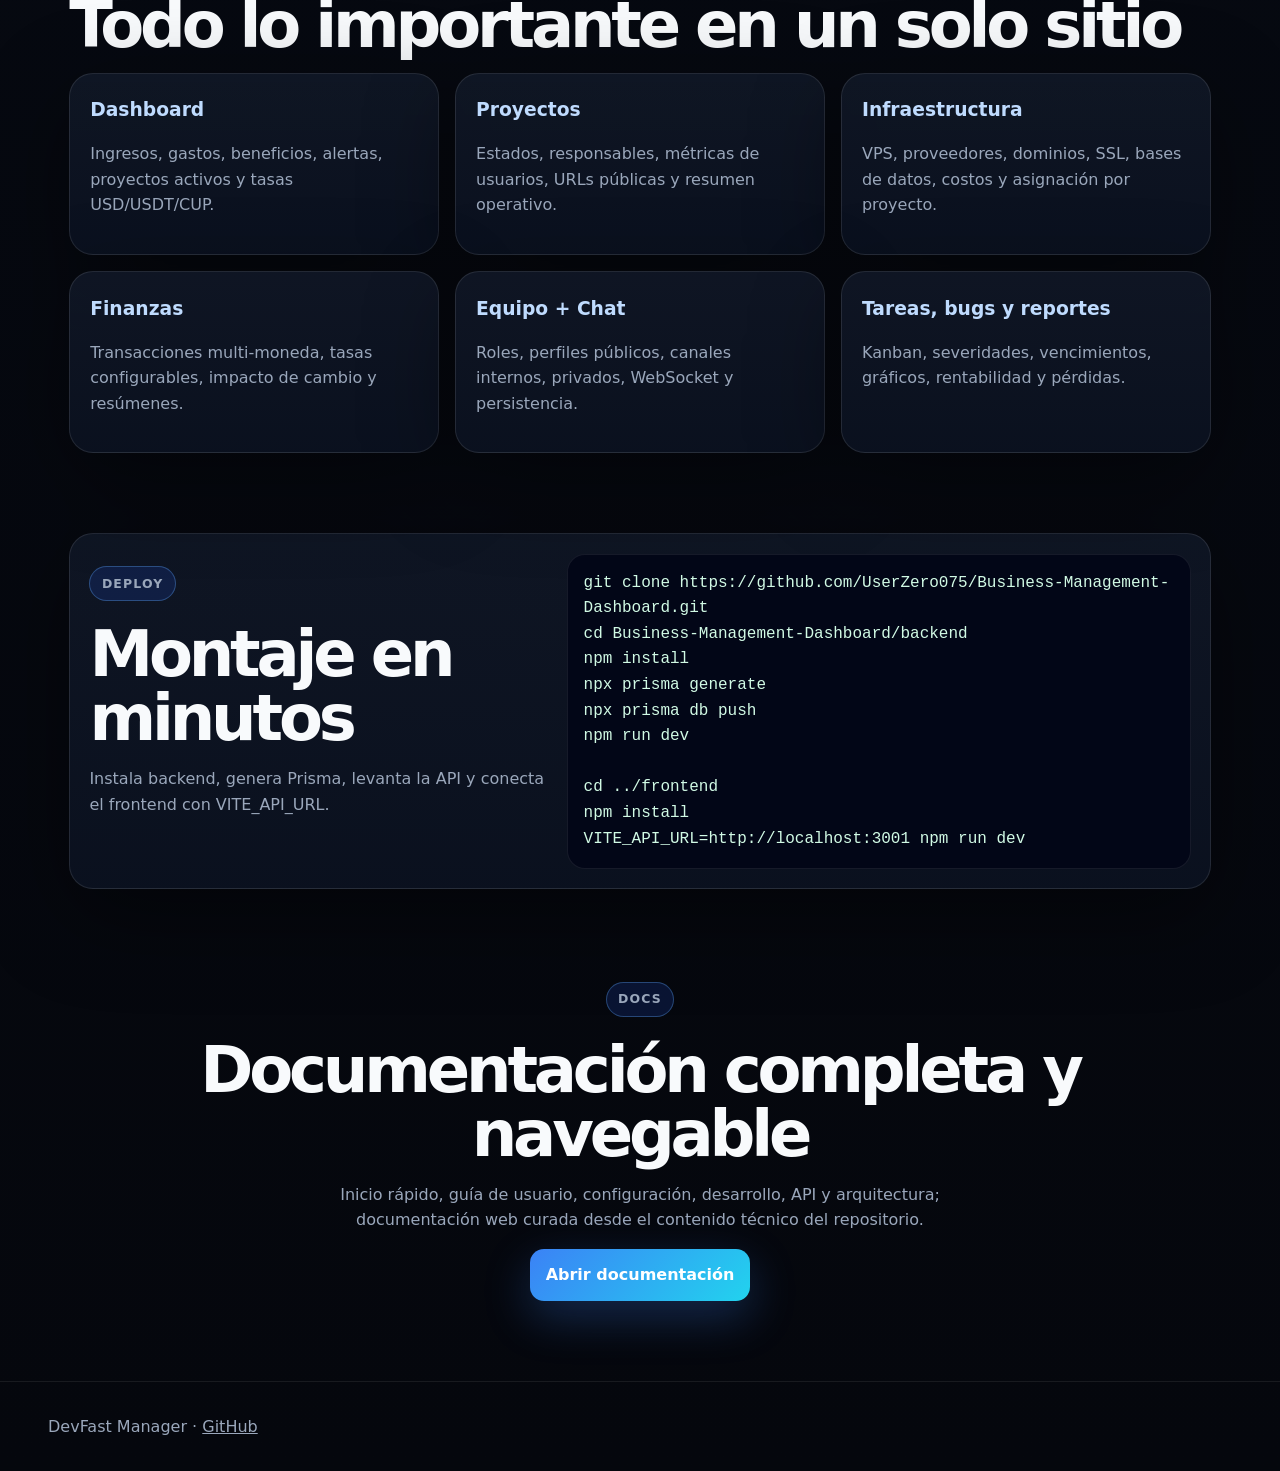
==== commit db607779: "Load GitHub stats dynamically" ====
--- a/index.html
+++ b/index.html
@@ -1,4 +1,4 @@
-<!doctype html><html lang="es"><head><meta charset="utf-8"><meta name="viewport" content="width=device-width,initial-scale=1"><title>DevFast Manager</title><meta name="description" content="Business management platform for small teams and startups"><meta property="og:image" content="https://userzero075.github.io/devfast-manager-web/hero-bg.jpg"><link rel="stylesheet" href="style.css?v=5"></head><body><div class="grain"></div><div class="lang"><button data-lang="es">ES</button><button data-lang="en">EN</button></div><nav><a class="brand" href="#">DevFast Manager</a><div><a href="#product" data-i18n="navProduct">Producto</a><a href="#modules" data-i18n="navModules">Módulos</a><a href="#deploy" data-i18n="navDeploy">Montaje</a><a href="docs/" data-i18n="navDocs">Docs</a><a href="https://github.com/UserZero075/Business-Management-Dashboard">GitHub</a></div></nav><main><section class="hero hero-grid"><div class="hero-copy"><p class="eyebrow">Open Source · 24 stars · 12 forks</p><h1 data-i18n="heroTitle">Una consola limpia para controlar todo DevFast</h1><p class="lead" data-i18n="heroText">DevFast Manager centraliza proyectos, infraestructura, finanzas, equipo, tareas, bugs, reportes y chat interno en una plataforma empresarial para equipos pequeños.</p><div class="actions"><a class="btn primary" href="docs/" data-i18n="readDocs">Leer documentación</a><a class="btn" href="https://github.com/UserZero075/Business-Management-Dashboard" data-i18n="source">Ver código</a></div></div><div class="hero-visual" aria-hidden="true"><div class="screen"><img src="hero-bg.jpg" alt="DevFast Manager preview"><div class="glass-card one"><b>+24</b><span>GitHub stars</span></div><div class="glass-card two"><b>12</b><span>Forks</span></div></div></div></section><section id="product" class="split"><div><p class="eyebrow" data-i18n="productEyebrow">Producto</p><h2 data-i18n="whyTitle">Menos ruido. Más control.</h2><p data-i18n="whyText">Pensado para operar negocios reales: saber qué proyecto gana dinero, qué VPS está sin asignar, quién responde por cada tarea y qué alertas necesitan acción.</p></div><div class="stack-card"><span><b>React</b><small>Vite + Tailwind</small></span><span><b>Fastify</b><small>API TypeScript</small></span><span><b>Prisma</b><small>SQLite/MySQL/PostgreSQL</small></span><span><b>OTP</b><small>Email registration</small></span></div></section><section id="modules"><p class="eyebrow" data-i18n="modulesEyebrow">Módulos</p><h2 data-i18n="modulesTitle">Todo lo importante en un solo sitio</h2><div class="grid"><article><h3>Dashboard</h3><p data-i18n="m1">Ingresos, gastos, beneficios, alertas, proyectos activos y tasas USD/USDT/CUP.</p></article><article><h3 data-i18n="m2t">Proyectos</h3><p data-i18n="m2">Estados, responsables, métricas de usuarios, URLs públicas y resumen operativo.</p></article><article><h3 data-i18n="m3t">Infraestructura</h3><p data-i18n="m3">VPS, proveedores, dominios, SSL, bases de datos, costos y asignación por proyecto.</p></article><article><h3 data-i18n="m4t">Finanzas</h3><p data-i18n="m4">Transacciones multi-moneda, tasas configurables, impacto de cambio y resúmenes.</p></article><article><h3 data-i18n="m5t">Equipo + Chat</h3><p data-i18n="m5">Roles, perfiles públicos, canales internos, privados, WebSocket y persistencia.</p></article><article><h3 data-i18n="m6t">Tareas, bugs y reportes</h3><p data-i18n="m6">Kanban, severidades, vencimientos, gráficos, rentabilidad y pérdidas.</p></article></div></section><section id="deploy" class="terminal"><div><p class="eyebrow" data-i18n="deployEyebrow">Deploy</p><h2 data-i18n="deployTitle">Montaje en minutos</h2><p data-i18n="deployText">Instala backend, genera Prisma, levanta la API y conecta el frontend con VITE_API_URL.</p></div><pre><code>git clone https://github.com/UserZero075/Business-Management-Dashboard.git
+<!doctype html><html lang="es"><head><meta charset="utf-8"><meta name="viewport" content="width=device-width,initial-scale=1"><title>DevFast Manager</title><meta name="description" content="Business management platform for small teams and startups"><meta property="og:image" content="https://userzero075.github.io/devfast-manager-web/hero-bg.jpg"><link rel="stylesheet" href="style.css?v=6"></head><body><div class="grain"></div><div class="lang"><button data-lang="es">ES</button><button data-lang="en">EN</button></div><nav><a class="brand" href="#">DevFast Manager</a><div><a href="#product" data-i18n="navProduct">Producto</a><a href="#modules" data-i18n="navModules">Módulos</a><a href="#deploy" data-i18n="navDeploy">Montaje</a><a href="docs/" data-i18n="navDocs">Docs</a><a href="https://github.com/UserZero075/Business-Management-Dashboard">GitHub</a></div></nav><main><section class="hero hero-grid"><div class="hero-copy"><p class="eyebrow">Open Source · <span data-gh-stars>24</span> stars · <span data-gh-forks>12</span> forks</p><h1 data-i18n="heroTitle">Una consola limpia para controlar todo DevFast</h1><p class="lead" data-i18n="heroText">DevFast Manager centraliza proyectos, infraestructura, finanzas, equipo, tareas, bugs, reportes y chat interno en una plataforma empresarial para equipos pequeños.</p><div class="actions"><a class="btn primary" href="docs/" data-i18n="readDocs">Leer documentación</a><a class="btn" href="https://github.com/UserZero075/Business-Management-Dashboard" data-i18n="source">Ver código</a></div></div><div class="hero-visual" aria-hidden="true"><div class="screen"><img src="hero-bg.jpg" alt="DevFast Manager preview"><div class="glass-card one"><b>+<span data-gh-stars>24</span></b><span>GitHub stars</span></div><div class="glass-card two"><b data-gh-forks>12</b><span>Forks</span></div></div></div></section><section id="product" class="split"><div><p class="eyebrow" data-i18n="productEyebrow">Producto</p><h2 data-i18n="whyTitle">Menos ruido. Más control.</h2><p data-i18n="whyText">Pensado para operar negocios reales: saber qué proyecto gana dinero, qué VPS está sin asignar, quién responde por cada tarea y qué alertas necesitan acción.</p></div><div class="stack-card"><span><b>React</b><small>Vite + Tailwind</small></span><span><b>Fastify</b><small>API TypeScript</small></span><span><b>Prisma</b><small>SQLite/MySQL/PostgreSQL</small></span><span><b>OTP</b><small>Email registration</small></span></div></section><section id="modules"><p class="eyebrow" data-i18n="modulesEyebrow">Módulos</p><h2 data-i18n="modulesTitle">Todo lo importante en un solo sitio</h2><div class="grid"><article><h3>Dashboard</h3><p data-i18n="m1">Ingresos, gastos, beneficios, alertas, proyectos activos y tasas USD/USDT/CUP.</p></article><article><h3 data-i18n="m2t">Proyectos</h3><p data-i18n="m2">Estados, responsables, métricas de usuarios, URLs públicas y resumen operativo.</p></article><article><h3 data-i18n="m3t">Infraestructura</h3><p data-i18n="m3">VPS, proveedores, dominios, SSL, bases de datos, costos y asignación por proyecto.</p></article><article><h3 data-i18n="m4t">Finanzas</h3><p data-i18n="m4">Transacciones multi-moneda, tasas configurables, impacto de cambio y resúmenes.</p></article><article><h3 data-i18n="m5t">Equipo + Chat</h3><p data-i18n="m5">Roles, perfiles públicos, canales internos, privados, WebSocket y persistencia.</p></article><article><h3 data-i18n="m6t">Tareas, bugs y reportes</h3><p data-i18n="m6">Kanban, severidades, vencimientos, gráficos, rentabilidad y pérdidas.</p></article></div></section><section id="deploy" class="terminal"><div><p class="eyebrow" data-i18n="deployEyebrow">Deploy</p><h2 data-i18n="deployTitle">Montaje en minutos</h2><p data-i18n="deployText">Instala backend, genera Prisma, levanta la API y conecta el frontend con VITE_API_URL.</p></div><pre><code>git clone https://github.com/UserZero075/Business-Management-Dashboard.git
 cd Business-Management-Dashboard/backend
 npm install
 npx prisma generate
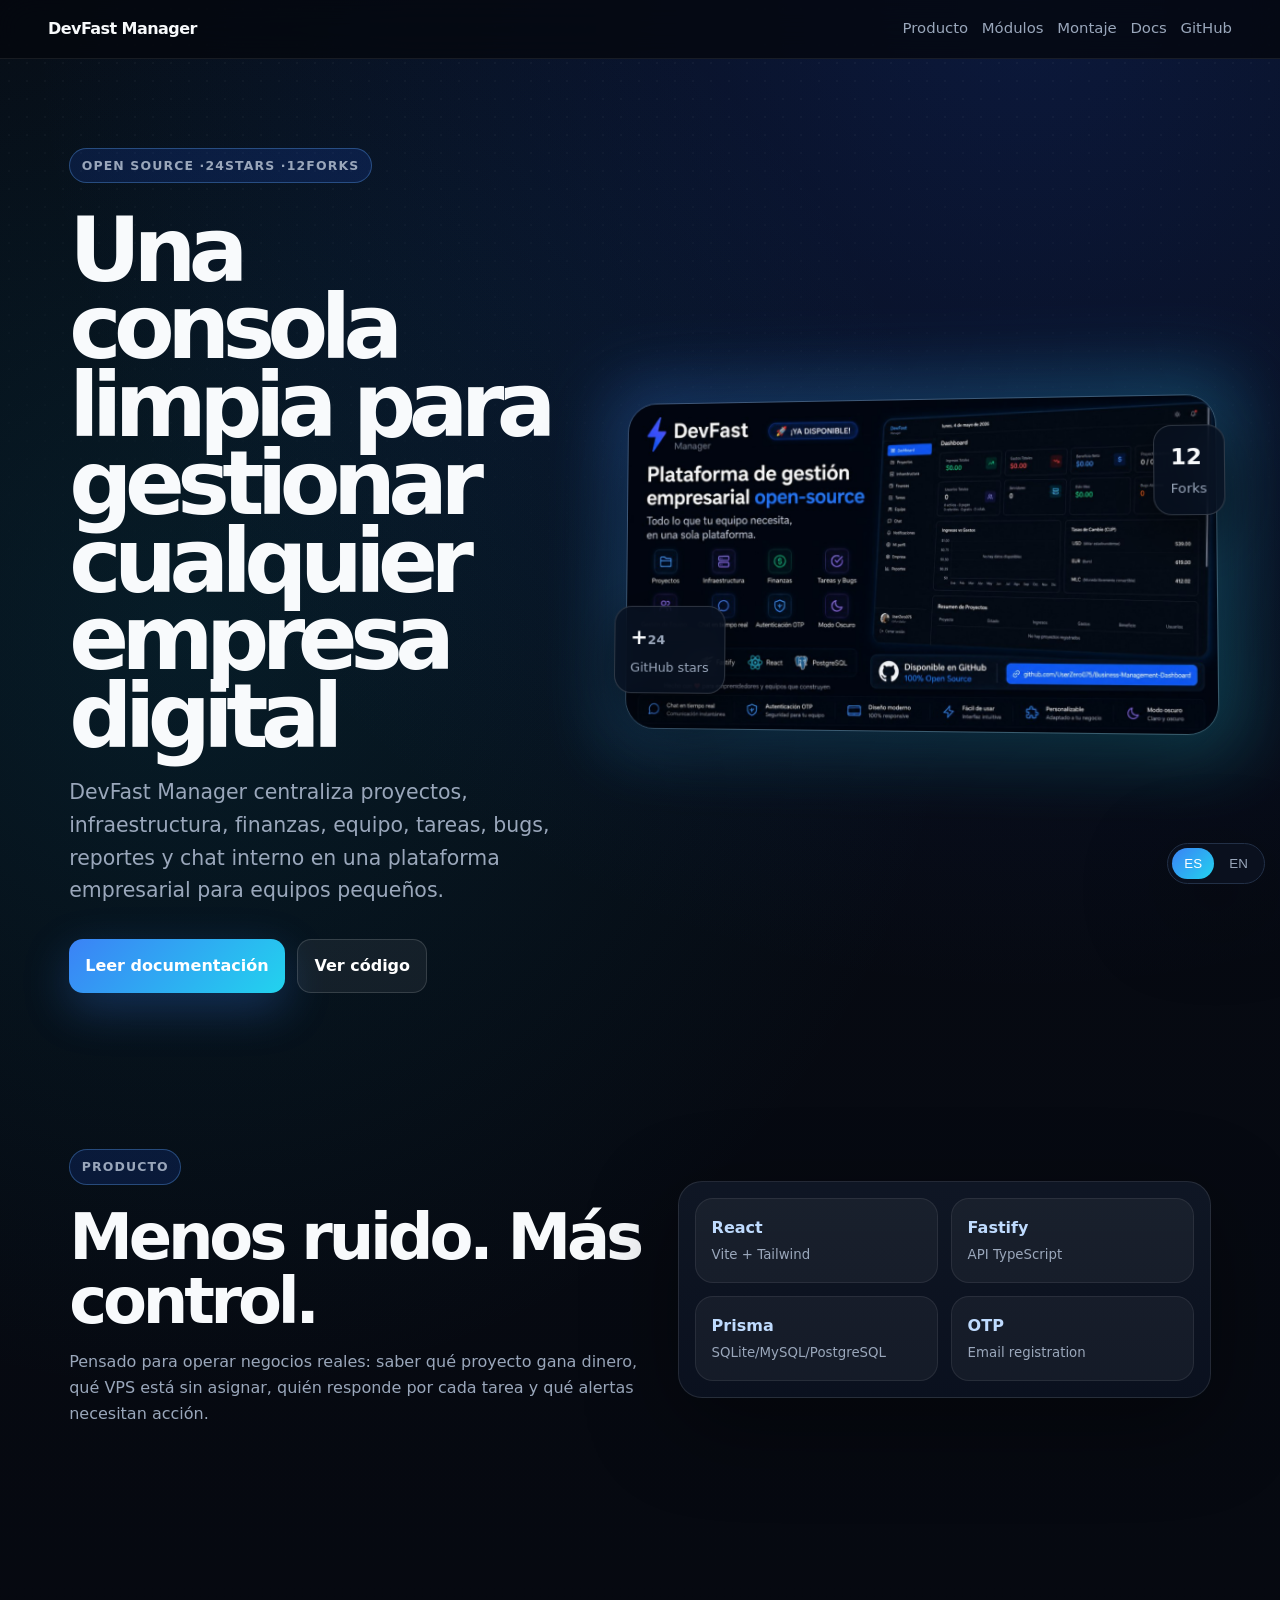
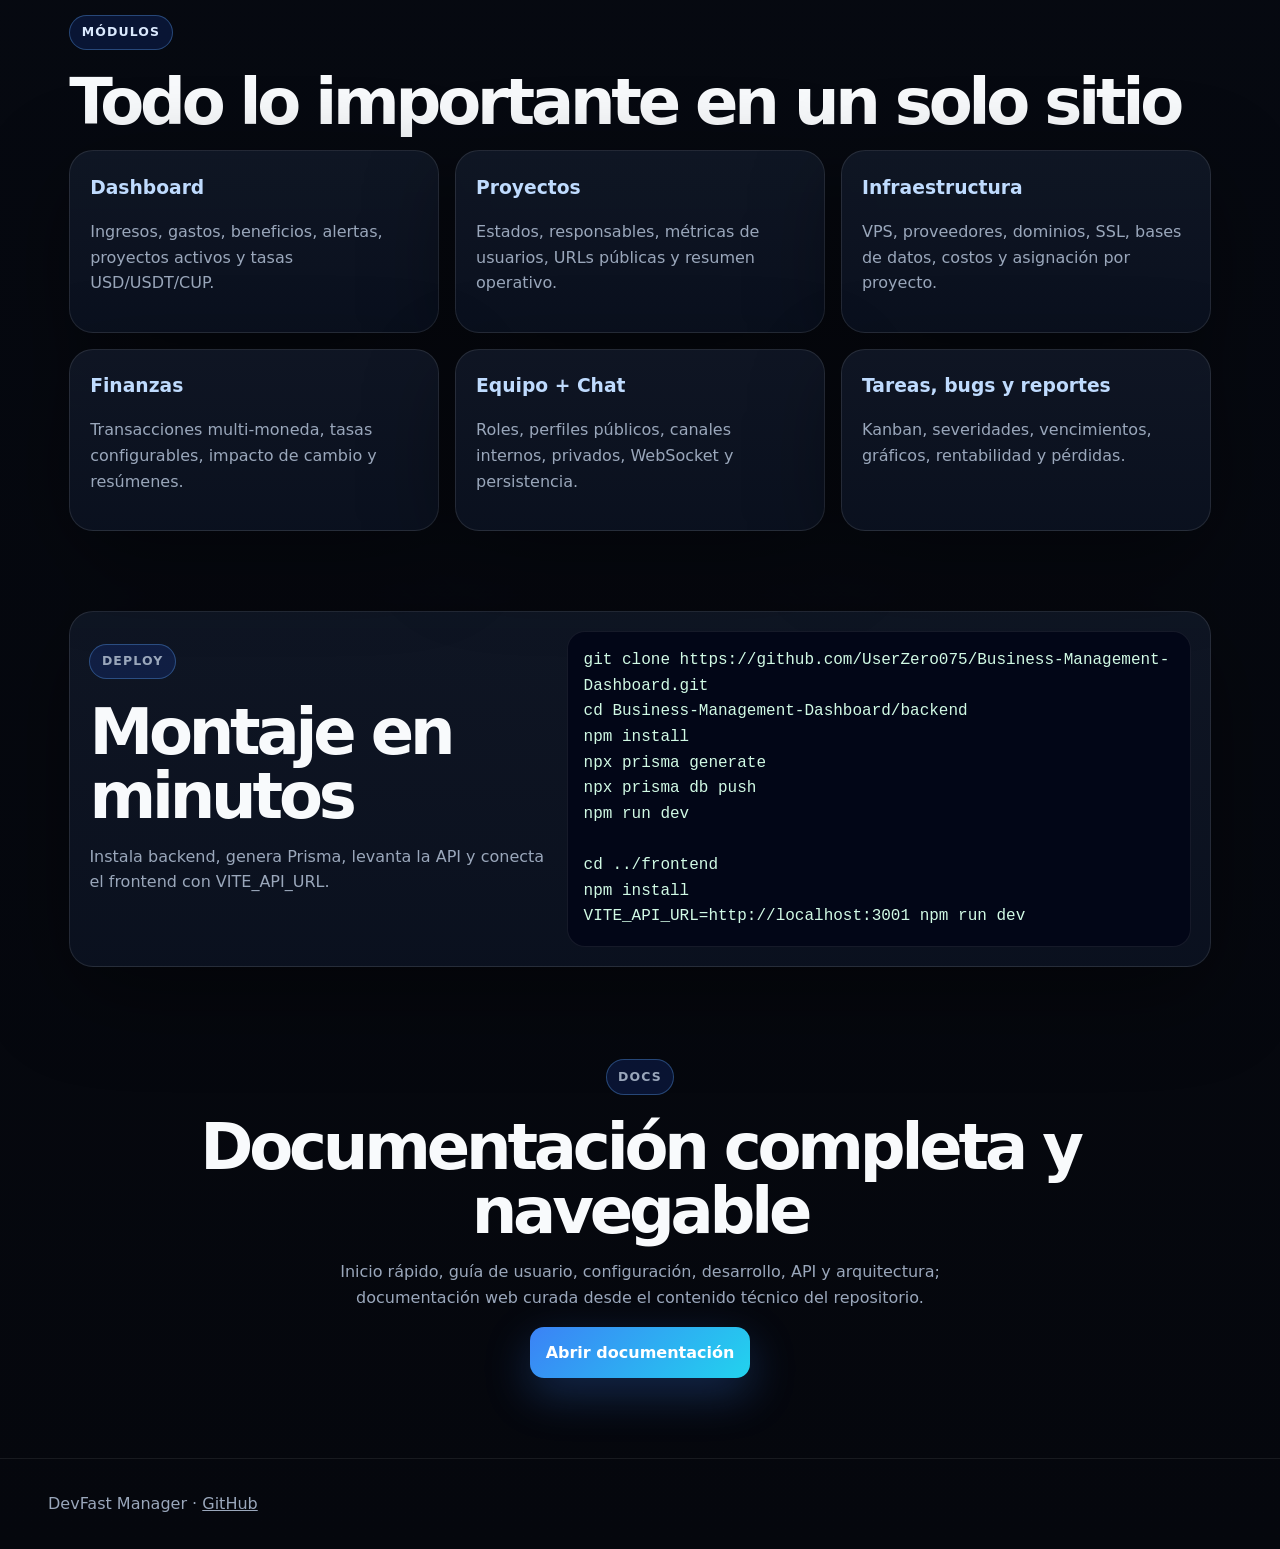
==== commit 6e4ab081: "Generalize landing headline beyond DevFast" ====
--- a/index.html
+++ b/index.html
@@ -1,4 +1,4 @@
-<!doctype html><html lang="es"><head><meta charset="utf-8"><meta name="viewport" content="width=device-width,initial-scale=1"><title>DevFast Manager</title><meta name="description" content="Business management platform for small teams and startups"><meta property="og:image" content="https://userzero075.github.io/devfast-manager-web/hero-bg.jpg"><link rel="stylesheet" href="style.css?v=6"></head><body><div class="grain"></div><div class="lang"><button data-lang="es">ES</button><button data-lang="en">EN</button></div><nav><a class="brand" href="#">DevFast Manager</a><div><a href="#product" data-i18n="navProduct">Producto</a><a href="#modules" data-i18n="navModules">Módulos</a><a href="#deploy" data-i18n="navDeploy">Montaje</a><a href="docs/" data-i18n="navDocs">Docs</a><a href="https://github.com/UserZero075/Business-Management-Dashboard">GitHub</a></div></nav><main><section class="hero hero-grid"><div class="hero-copy"><p class="eyebrow">Open Source · <span data-gh-stars>24</span> stars · <span data-gh-forks>12</span> forks</p><h1 data-i18n="heroTitle">Una consola limpia para controlar todo DevFast</h1><p class="lead" data-i18n="heroText">DevFast Manager centraliza proyectos, infraestructura, finanzas, equipo, tareas, bugs, reportes y chat interno en una plataforma empresarial para equipos pequeños.</p><div class="actions"><a class="btn primary" href="docs/" data-i18n="readDocs">Leer documentación</a><a class="btn" href="https://github.com/UserZero075/Business-Management-Dashboard" data-i18n="source">Ver código</a></div></div><div class="hero-visual" aria-hidden="true"><div class="screen"><img src="hero-bg.jpg" alt="DevFast Manager preview"><div class="glass-card one"><b>+<span data-gh-stars>24</span></b><span>GitHub stars</span></div><div class="glass-card two"><b data-gh-forks>12</b><span>Forks</span></div></div></div></section><section id="product" class="split"><div><p class="eyebrow" data-i18n="productEyebrow">Producto</p><h2 data-i18n="whyTitle">Menos ruido. Más control.</h2><p data-i18n="whyText">Pensado para operar negocios reales: saber qué proyecto gana dinero, qué VPS está sin asignar, quién responde por cada tarea y qué alertas necesitan acción.</p></div><div class="stack-card"><span><b>React</b><small>Vite + Tailwind</small></span><span><b>Fastify</b><small>API TypeScript</small></span><span><b>Prisma</b><small>SQLite/MySQL/PostgreSQL</small></span><span><b>OTP</b><small>Email registration</small></span></div></section><section id="modules"><p class="eyebrow" data-i18n="modulesEyebrow">Módulos</p><h2 data-i18n="modulesTitle">Todo lo importante en un solo sitio</h2><div class="grid"><article><h3>Dashboard</h3><p data-i18n="m1">Ingresos, gastos, beneficios, alertas, proyectos activos y tasas USD/USDT/CUP.</p></article><article><h3 data-i18n="m2t">Proyectos</h3><p data-i18n="m2">Estados, responsables, métricas de usuarios, URLs públicas y resumen operativo.</p></article><article><h3 data-i18n="m3t">Infraestructura</h3><p data-i18n="m3">VPS, proveedores, dominios, SSL, bases de datos, costos y asignación por proyecto.</p></article><article><h3 data-i18n="m4t">Finanzas</h3><p data-i18n="m4">Transacciones multi-moneda, tasas configurables, impacto de cambio y resúmenes.</p></article><article><h3 data-i18n="m5t">Equipo + Chat</h3><p data-i18n="m5">Roles, perfiles públicos, canales internos, privados, WebSocket y persistencia.</p></article><article><h3 data-i18n="m6t">Tareas, bugs y reportes</h3><p data-i18n="m6">Kanban, severidades, vencimientos, gráficos, rentabilidad y pérdidas.</p></article></div></section><section id="deploy" class="terminal"><div><p class="eyebrow" data-i18n="deployEyebrow">Deploy</p><h2 data-i18n="deployTitle">Montaje en minutos</h2><p data-i18n="deployText">Instala backend, genera Prisma, levanta la API y conecta el frontend con VITE_API_URL.</p></div><pre><code>git clone https://github.com/UserZero075/Business-Management-Dashboard.git
+<!doctype html><html lang="es"><head><meta charset="utf-8"><meta name="viewport" content="width=device-width,initial-scale=1"><title>DevFast Manager</title><meta name="description" content="Business management platform for small teams and startups"><meta property="og:image" content="https://userzero075.github.io/devfast-manager-web/hero-bg.jpg"><link rel="stylesheet" href="style.css?v=6"></head><body><div class="grain"></div><div class="lang"><button data-lang="es">ES</button><button data-lang="en">EN</button></div><nav><a class="brand" href="#">DevFast Manager</a><div><a href="#product" data-i18n="navProduct">Producto</a><a href="#modules" data-i18n="navModules">Módulos</a><a href="#deploy" data-i18n="navDeploy">Montaje</a><a href="docs/" data-i18n="navDocs">Docs</a><a href="https://github.com/UserZero075/Business-Management-Dashboard">GitHub</a></div></nav><main><section class="hero hero-grid"><div class="hero-copy"><p class="eyebrow">Open Source · <span data-gh-stars>24</span> stars · <span data-gh-forks>12</span> forks</p><h1 data-i18n="heroTitle">Una consola limpia para gestionar cualquier empresa digital</h1><p class="lead" data-i18n="heroText">DevFast Manager centraliza proyectos, infraestructura, finanzas, equipo, tareas, bugs, reportes y chat interno en una plataforma empresarial para equipos pequeños.</p><div class="actions"><a class="btn primary" href="docs/" data-i18n="readDocs">Leer documentación</a><a class="btn" href="https://github.com/UserZero075/Business-Management-Dashboard" data-i18n="source">Ver código</a></div></div><div class="hero-visual" aria-hidden="true"><div class="screen"><img src="hero-bg.jpg" alt="DevFast Manager preview"><div class="glass-card one"><b>+<span data-gh-stars>24</span></b><span>GitHub stars</span></div><div class="glass-card two"><b data-gh-forks>12</b><span>Forks</span></div></div></div></section><section id="product" class="split"><div><p class="eyebrow" data-i18n="productEyebrow">Producto</p><h2 data-i18n="whyTitle">Menos ruido. Más control.</h2><p data-i18n="whyText">Pensado para operar negocios reales: saber qué proyecto gana dinero, qué VPS está sin asignar, quién responde por cada tarea y qué alertas necesitan acción.</p></div><div class="stack-card"><span><b>React</b><small>Vite + Tailwind</small></span><span><b>Fastify</b><small>API TypeScript</small></span><span><b>Prisma</b><small>SQLite/MySQL/PostgreSQL</small></span><span><b>OTP</b><small>Email registration</small></span></div></section><section id="modules"><p class="eyebrow" data-i18n="modulesEyebrow">Módulos</p><h2 data-i18n="modulesTitle">Todo lo importante en un solo sitio</h2><div class="grid"><article><h3>Dashboard</h3><p data-i18n="m1">Ingresos, gastos, beneficios, alertas, proyectos activos y tasas USD/USDT/CUP.</p></article><article><h3 data-i18n="m2t">Proyectos</h3><p data-i18n="m2">Estados, responsables, métricas de usuarios, URLs públicas y resumen operativo.</p></article><article><h3 data-i18n="m3t">Infraestructura</h3><p data-i18n="m3">VPS, proveedores, dominios, SSL, bases de datos, costos y asignación por proyecto.</p></article><article><h3 data-i18n="m4t">Finanzas</h3><p data-i18n="m4">Transacciones multi-moneda, tasas configurables, impacto de cambio y resúmenes.</p></article><article><h3 data-i18n="m5t">Equipo + Chat</h3><p data-i18n="m5">Roles, perfiles públicos, canales internos, privados, WebSocket y persistencia.</p></article><article><h3 data-i18n="m6t">Tareas, bugs y reportes</h3><p data-i18n="m6">Kanban, severidades, vencimientos, gráficos, rentabilidad y pérdidas.</p></article></div></section><section id="deploy" class="terminal"><div><p class="eyebrow" data-i18n="deployEyebrow">Deploy</p><h2 data-i18n="deployTitle">Montaje en minutos</h2><p data-i18n="deployText">Instala backend, genera Prisma, levanta la API y conecta el frontend con VITE_API_URL.</p></div><pre><code>git clone https://github.com/UserZero075/Business-Management-Dashboard.git
 cd Business-Management-Dashboard/backend
 npm install
 npx prisma generate
